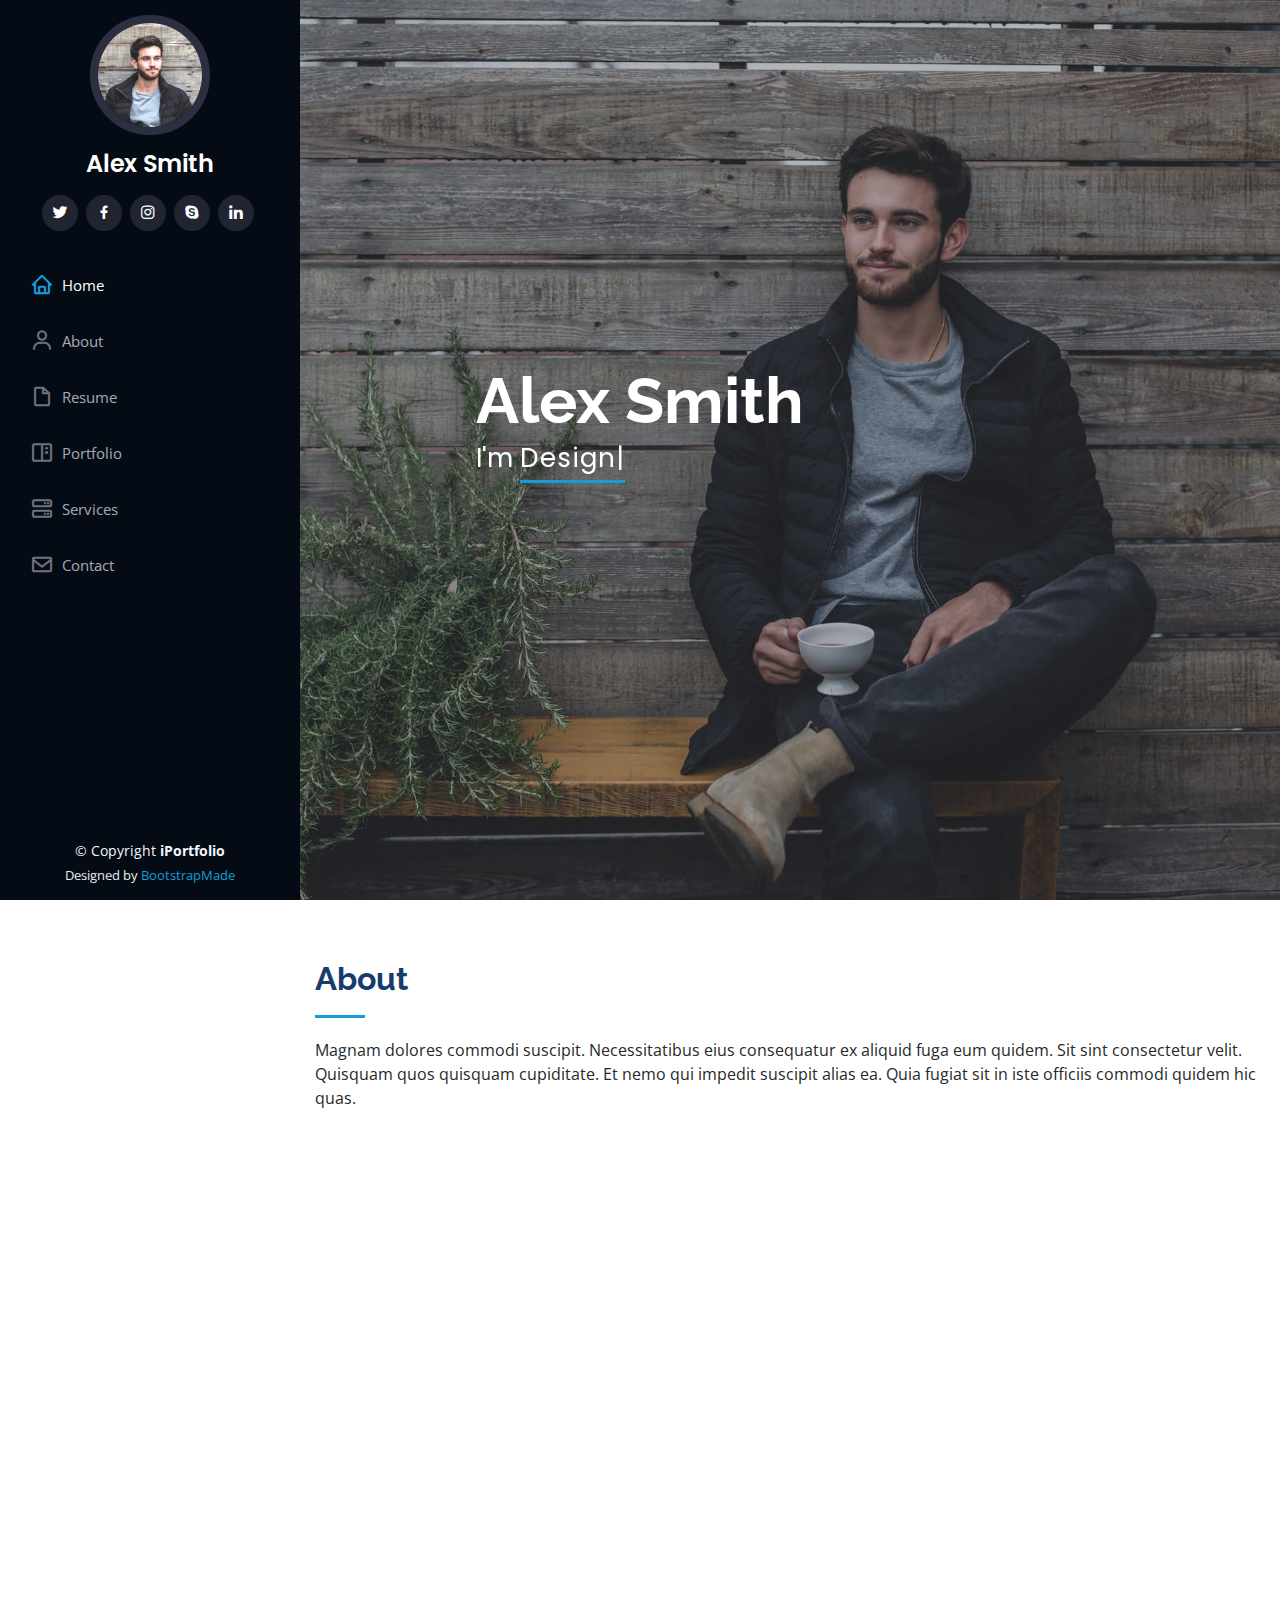
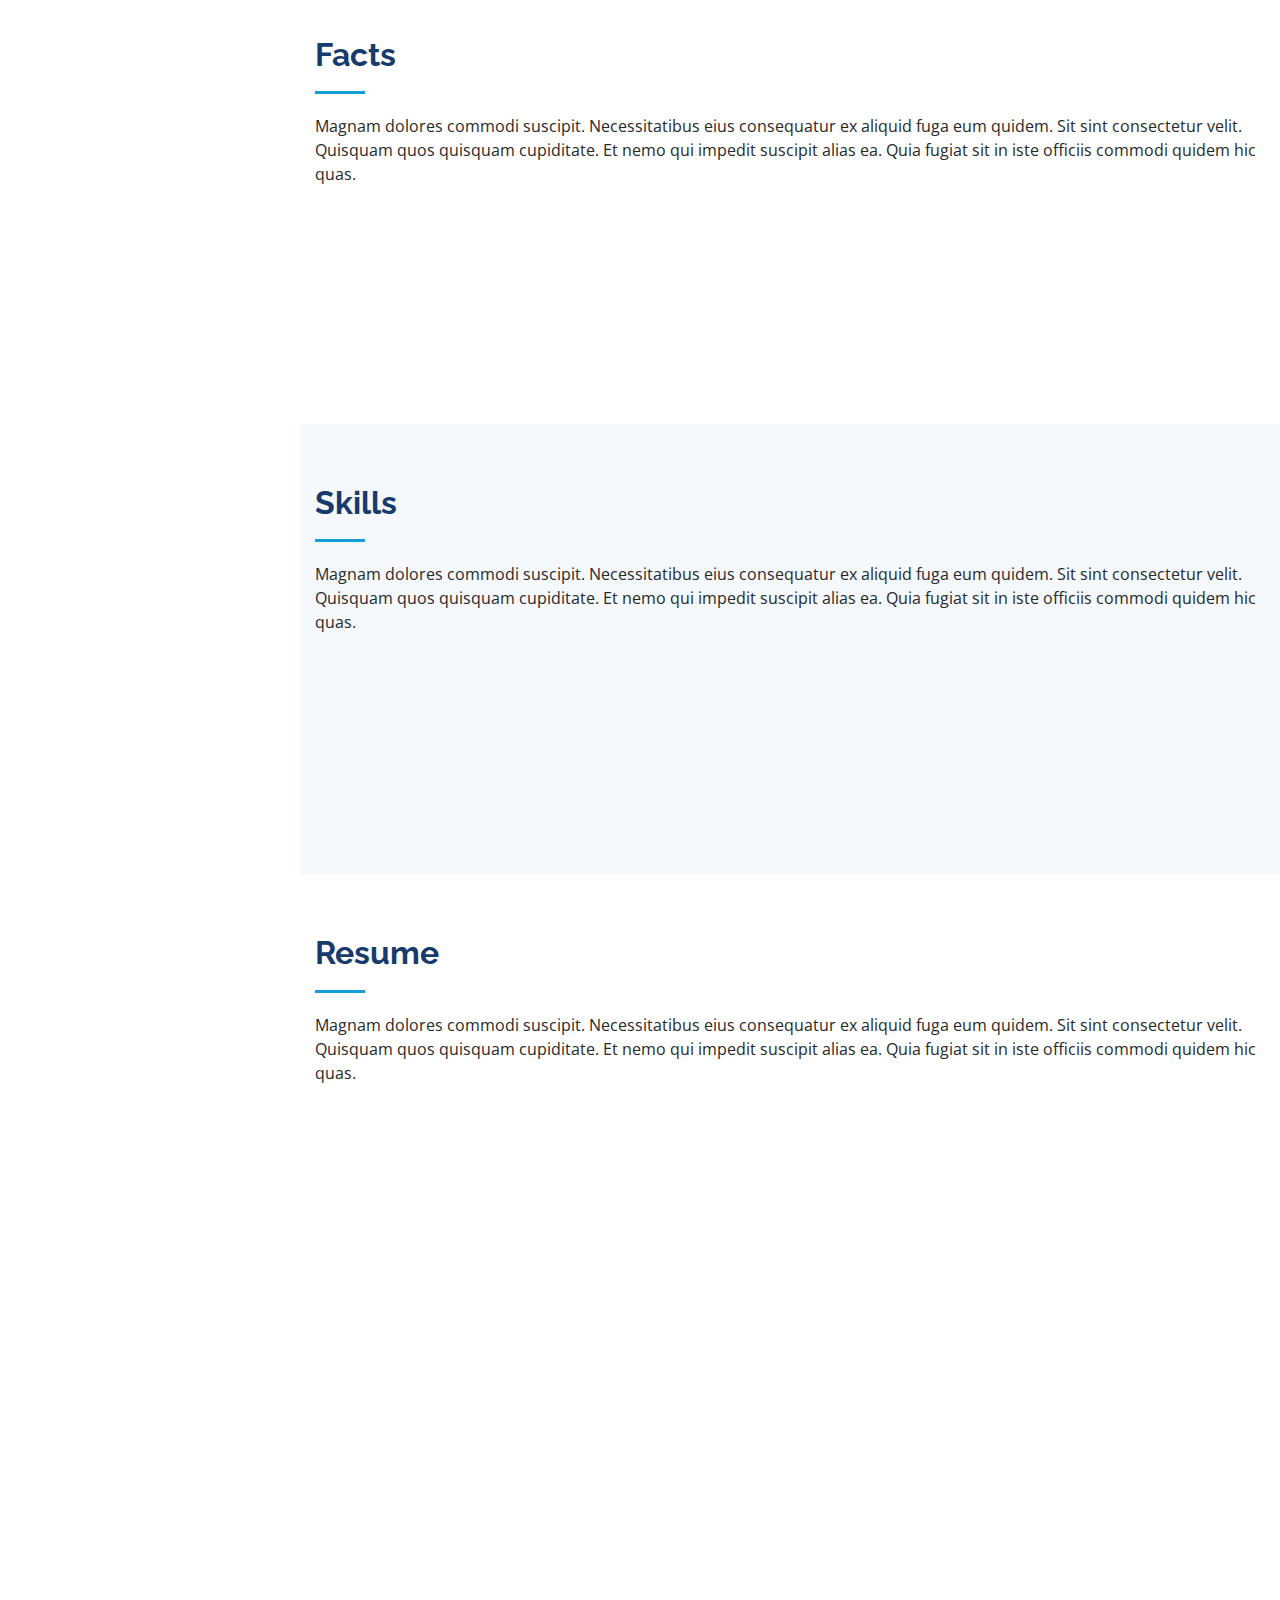
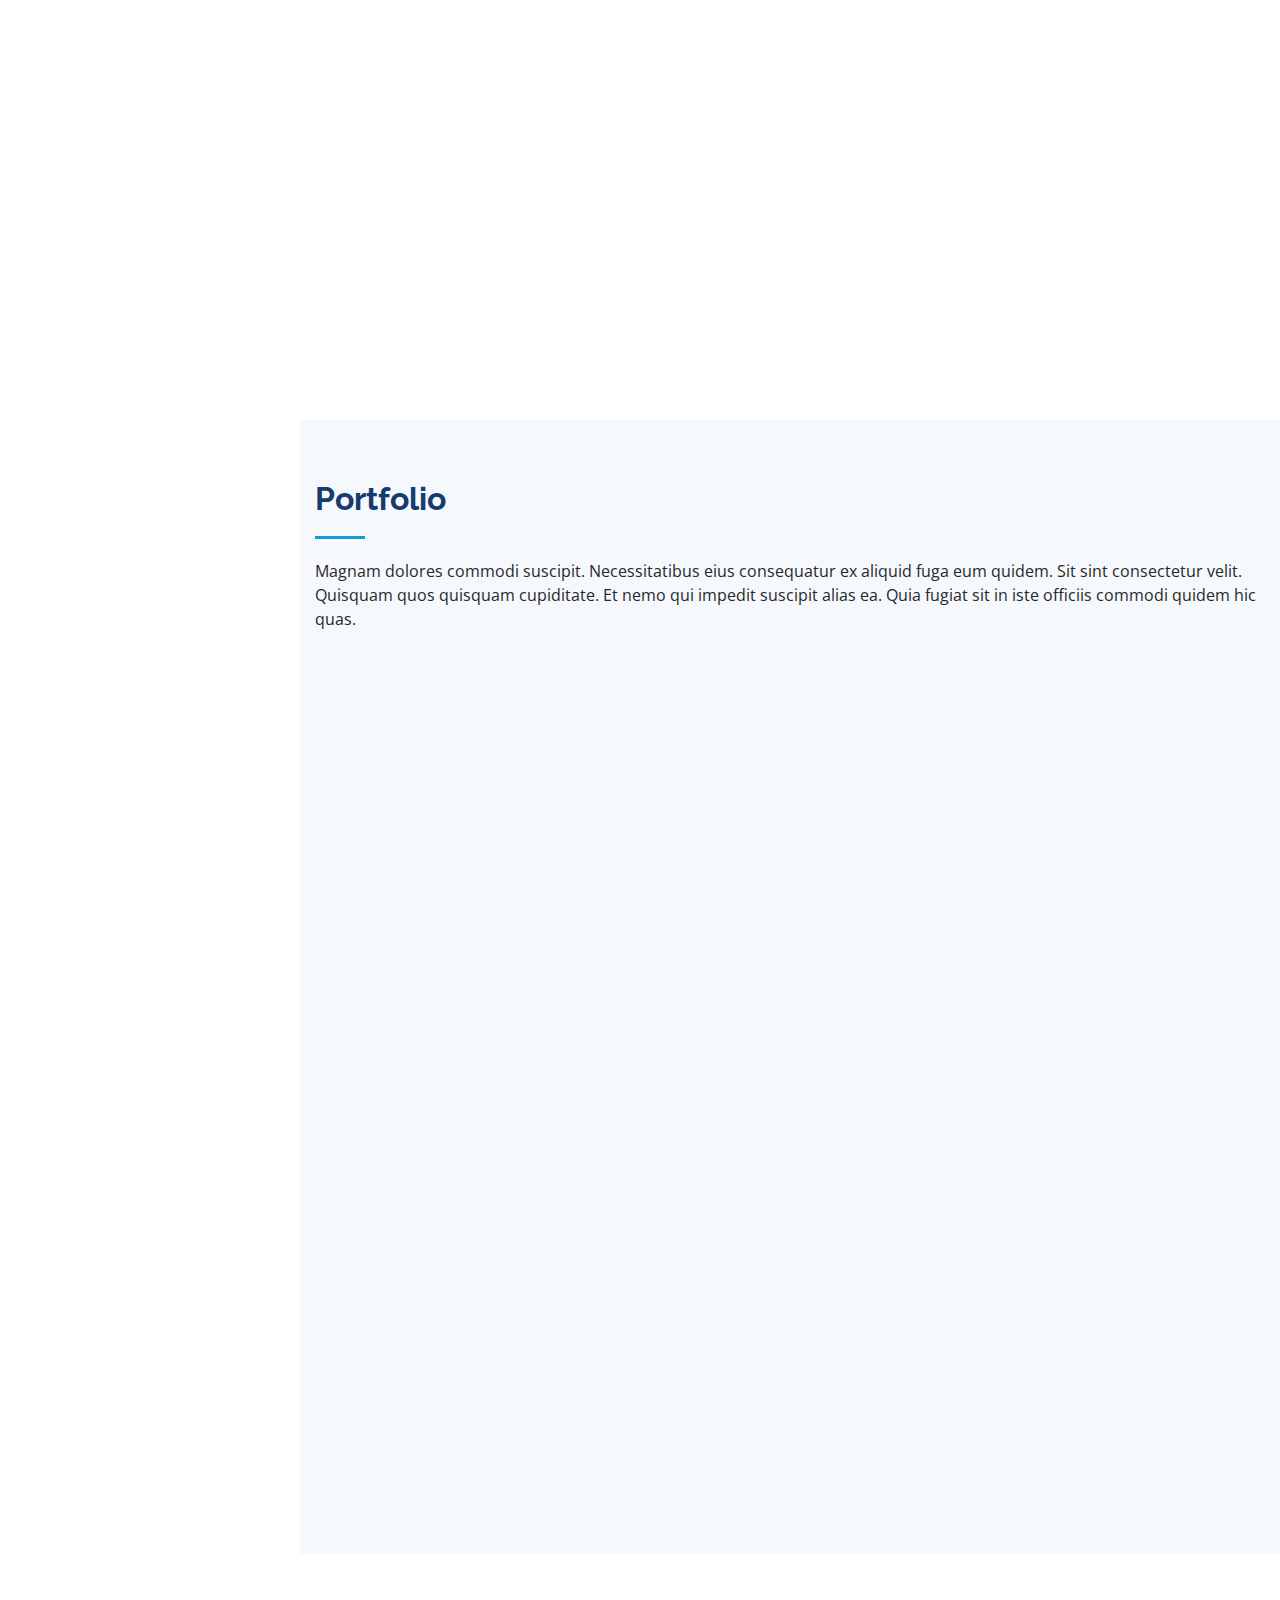
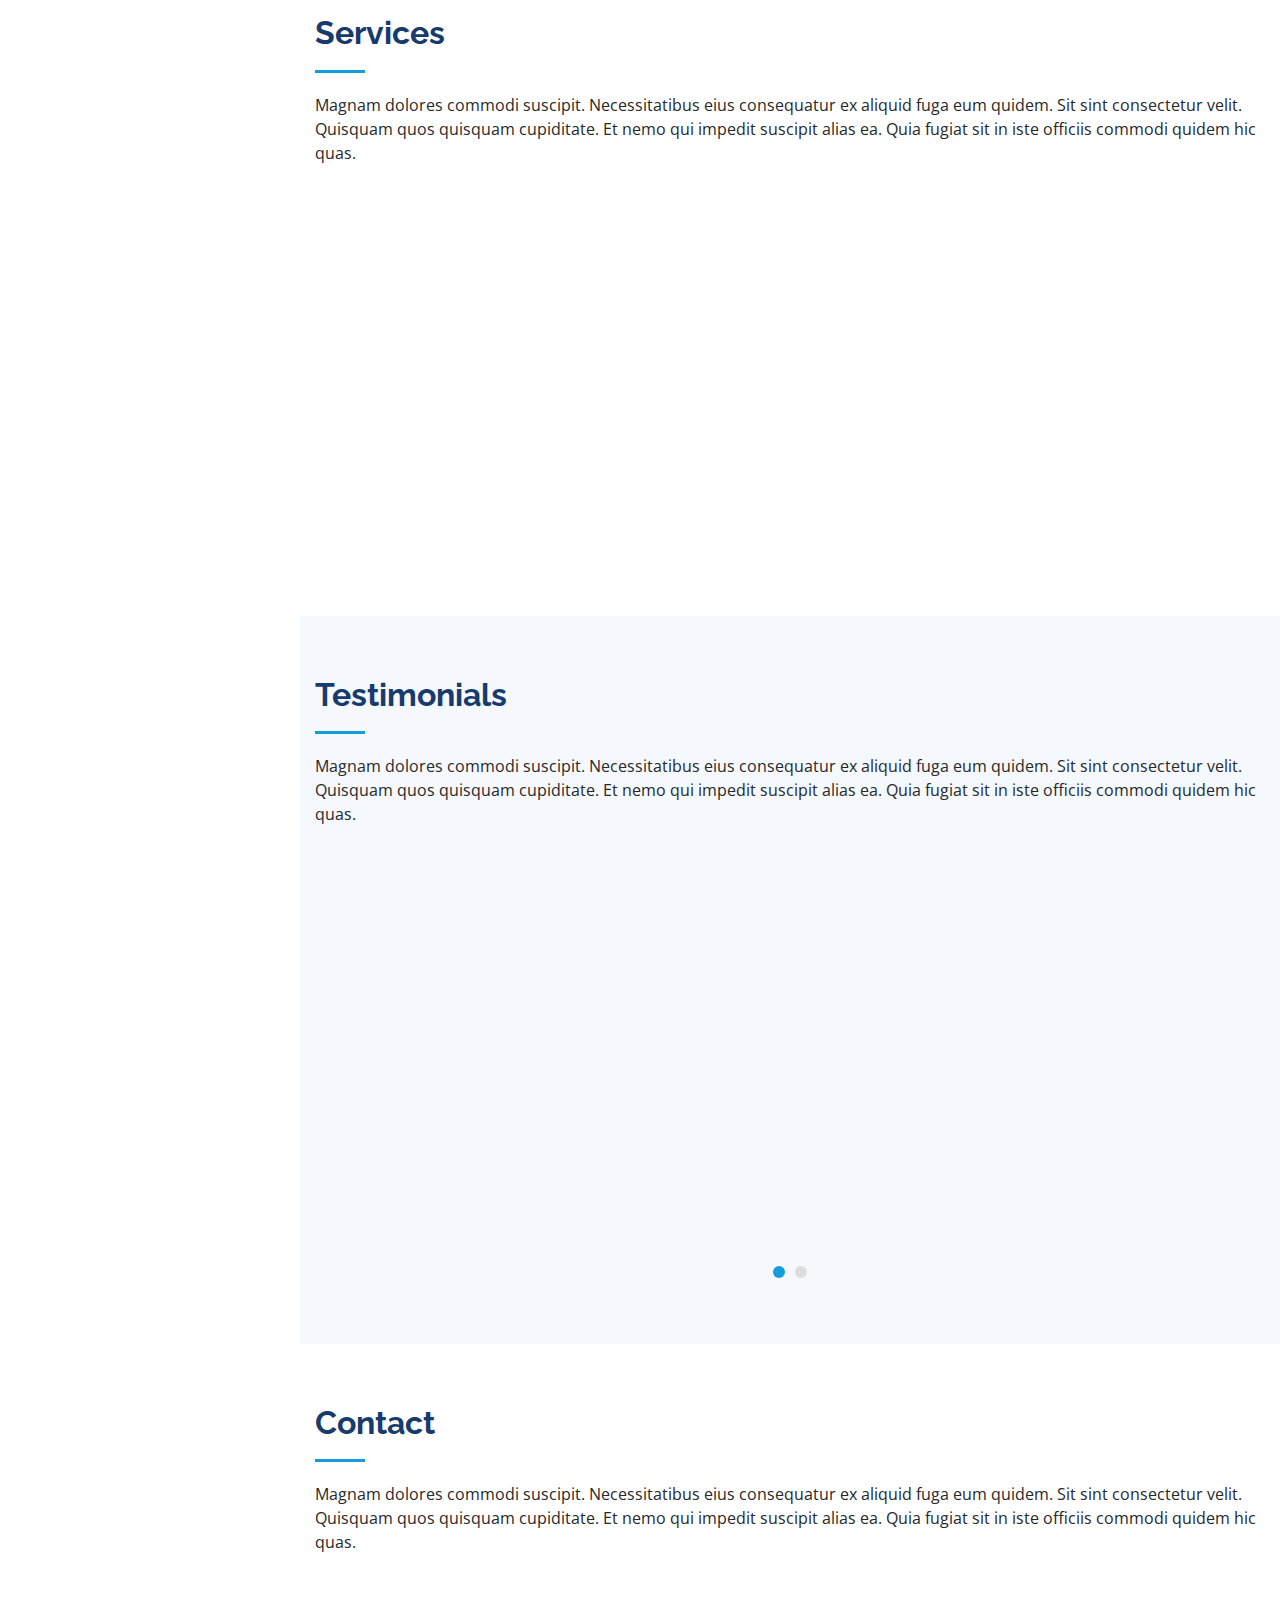
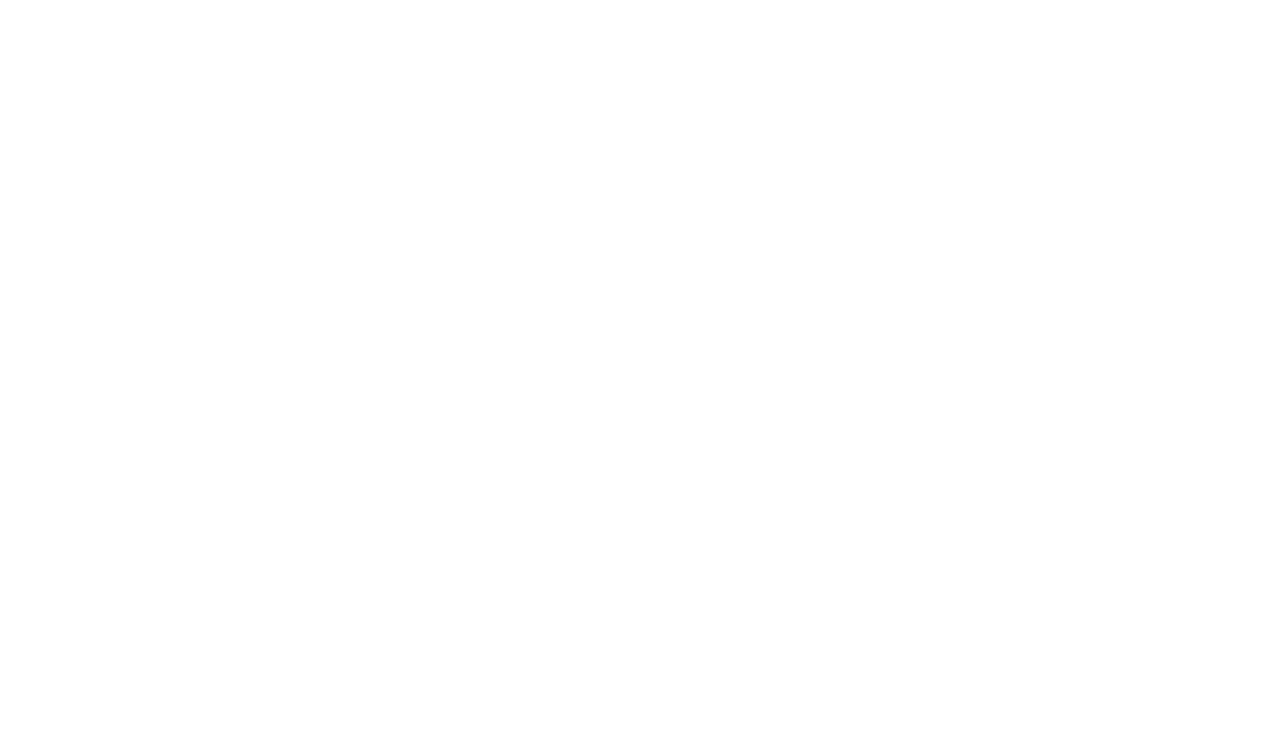
==== index.html @ 6919bff2 "new_theme" ====
<!DOCTYPE html>
<html lang="en">

<head>
  <meta charset="utf-8">
  <meta content="width=device-width, initial-scale=1.0" name="viewport">

  <title>iPortfolio Bootstrap Template - Index</title>
  <meta content="" name="descriptison">
  <meta content="" name="keywords">

  <!-- Favicons -->
  <link href="assets/img/favicon.png" rel="icon">
  <link href="assets/img/apple-touch-icon.png" rel="apple-touch-icon">

  <!-- Google Fonts -->
  <link href="https://fonts.googleapis.com/css?family=Open+Sans:300,300i,400,400i,600,600i,700,700i|Raleway:300,300i,400,400i,500,500i,600,600i,700,700i|Poppins:300,300i,400,400i,500,500i,600,600i,700,700i" rel="stylesheet">

  <!-- Vendor CSS Files -->
  <link href="assets/vendor/bootstrap/css/bootstrap.min.css" rel="stylesheet">
  <link href="assets/vendor/icofont/icofont.min.css" rel="stylesheet">
  <link href="assets/vendor/boxicons/css/boxicons.min.css" rel="stylesheet">
  <link href="assets/vendor/venobox/venobox.css" rel="stylesheet">
  <link href="assets/vendor/owl.carousel/assets/owl.carousel.min.css" rel="stylesheet">
  <link href="assets/vendor/aos/aos.css" rel="stylesheet">

  <!-- Template Main CSS File -->
  <link href="assets/css/style.css" rel="stylesheet">

  <!-- =======================================================
  * Template Name: iPortfolio - v1.2.1
  * Template URL: https://bootstrapmade.com/iportfolio-bootstrap-portfolio-websites-template/
  * Author: BootstrapMade.com
  * License: https://bootstrapmade.com/license/
  ======================================================== -->
</head>

<body>

  <!-- ======= Mobile nav toggle button ======= -->
  <button type="button" class="mobile-nav-toggle d-xl-none"><i class="icofont-navigation-menu"></i></button>

  <!-- ======= Header ======= -->
  <header id="header">
    <div class="d-flex flex-column">

      <div class="profile">
        <img src="assets/img/profile-img.jpg" alt="" class="img-fluid rounded-circle">
        <h1 class="text-light"><a href="index.html">Alex Smith</a></h1>
        <div class="social-links mt-3 text-center">
          <a href="#" class="twitter"><i class="bx bxl-twitter"></i></a>
          <a href="#" class="facebook"><i class="bx bxl-facebook"></i></a>
          <a href="#" class="instagram"><i class="bx bxl-instagram"></i></a>
          <a href="#" class="google-plus"><i class="bx bxl-skype"></i></a>
          <a href="#" class="linkedin"><i class="bx bxl-linkedin"></i></a>
        </div>
      </div>

      <nav class="nav-menu">
        <ul>
          <li class="active"><a href="index.html"><i class="bx bx-home"></i> <span>Home</span></a></li>
          <li><a href="#about"><i class="bx bx-user"></i> <span>About</span></a></li>
          <li><a href="#resume"><i class="bx bx-file-blank"></i> <span>Resume</span></a></li>
          <li><a href="#portfolio"><i class="bx bx-book-content"></i> Portfolio</a></li>
          <li><a href="#services"><i class="bx bx-server"></i> Services</a></li>
          <li><a href="#contact"><i class="bx bx-envelope"></i> Contact</a></li>

        </ul>
      </nav><!-- .nav-menu -->
      <button type="button" class="mobile-nav-toggle d-xl-none"><i class="icofont-navigation-menu"></i></button>

    </div>
  </header><!-- End Header -->

  <!-- ======= Hero Section ======= -->
  <section id="hero" class="d-flex flex-column justify-content-center align-items-center">
    <div class="hero-container" data-aos="fade-in">
      <h1>Alex Smith</h1>
      <p>I'm <span class="typed" data-typed-items="Designer, Developer, Freelancer, Photographer"></span></p>
    </div>
  </section><!-- End Hero -->

  <main id="main">

    <!-- ======= About Section ======= -->
    <section id="about" class="about">
      <div class="container">

        <div class="section-title">
          <h2>About</h2>
          <p>Magnam dolores commodi suscipit. Necessitatibus eius consequatur ex aliquid fuga eum quidem. Sit sint consectetur velit. Quisquam quos quisquam cupiditate. Et nemo qui impedit suscipit alias ea. Quia fugiat sit in iste officiis commodi quidem hic quas.</p>
        </div>

        <div class="row">
          <div class="col-lg-4" data-aos="fade-right">
            <img src="assets/img/profile-img.jpg" class="img-fluid" alt="">
          </div>
          <div class="col-lg-8 pt-4 pt-lg-0 content" data-aos="fade-left">
            <h3>UI/UX Designer &amp; Web Developer.</h3>
            <p class="font-italic">
              Lorem ipsum dolor sit amet, consectetur adipiscing elit, sed do eiusmod tempor incididunt ut labore et dolore
              magna aliqua.
            </p>
            <div class="row">
              <div class="col-lg-6">
                <ul>
                  <li><i class="icofont-rounded-right"></i> <strong>Birthday:</strong> 1 May 1995</li>
                  <li><i class="icofont-rounded-right"></i> <strong>Website:</strong> www.example.com</li>
                  <li><i class="icofont-rounded-right"></i> <strong>Phone:</strong> +123 456 7890</li>
                  <li><i class="icofont-rounded-right"></i> <strong>City:</strong> City : New York, USA</li>
                </ul>
              </div>
              <div class="col-lg-6">
                <ul>
                  <li><i class="icofont-rounded-right"></i> <strong>Age:</strong> 30</li>
                  <li><i class="icofont-rounded-right"></i> <strong>Degree:</strong> Master</li>
                  <li><i class="icofont-rounded-right"></i> <strong>PhEmailone:</strong> email@example.com</li>
                  <li><i class="icofont-rounded-right"></i> <strong>Freelance:</strong> Available</li>
                </ul>
              </div>
            </div>
            <p>
              Officiis eligendi itaque labore et dolorum mollitia officiis optio vero. Quisquam sunt adipisci omnis et ut. Nulla accusantium dolor incidunt officia tempore. Et eius omnis.
              Cupiditate ut dicta maxime officiis quidem quia. Sed et consectetur qui quia repellendus itaque neque. Aliquid amet quidem ut quaerat cupiditate. Ab et eum qui repellendus omnis culpa magni laudantium dolores.
            </p>
          </div>
        </div>

      </div>
    </section><!-- End About Section -->

    <!-- ======= Facts Section ======= -->
    <section id="facts" class="facts">
      <div class="container">

        <div class="section-title">
          <h2>Facts</h2>
          <p>Magnam dolores commodi suscipit. Necessitatibus eius consequatur ex aliquid fuga eum quidem. Sit sint consectetur velit. Quisquam quos quisquam cupiditate. Et nemo qui impedit suscipit alias ea. Quia fugiat sit in iste officiis commodi quidem hic quas.</p>
        </div>

        <div class="row no-gutters">

          <div class="col-lg-3 col-md-6 d-md-flex align-items-md-stretch" data-aos="fade-up">
            <div class="count-box">
              <i class="icofont-simple-smile"></i>
              <span data-toggle="counter-up">232</span>
              <p><strong>Happy Clients</strong> consequuntur quae</p>
            </div>
          </div>

          <div class="col-lg-3 col-md-6 d-md-flex align-items-md-stretch" data-aos="fade-up" data-aos-delay="100">
            <div class="count-box">
              <i class="icofont-document-folder"></i>
              <span data-toggle="counter-up">521</span>
              <p><strong>Projects</strong> adipisci atque cum quia aut</p>
            </div>
          </div>

          <div class="col-lg-3 col-md-6 d-md-flex align-items-md-stretch" data-aos="fade-up" data-aos-delay="200">
            <div class="count-box">
              <i class="icofont-live-support"></i>
              <span data-toggle="counter-up">1,463</span>
              <p><strong>Hours Of Support</strong> aut commodi quaerat</p>
            </div>
          </div>

          <div class="col-lg-3 col-md-6 d-md-flex align-items-md-stretch" data-aos="fade-up" data-aos-delay="300">
            <div class="count-box">
              <i class="icofont-users-alt-5"></i>
              <span data-toggle="counter-up">15</span>
              <p><strong>Hard Workers</strong> rerum asperiores dolor</p>
            </div>
          </div>

        </div>

      </div>
    </section><!-- End Facts Section -->

    <!-- ======= Skills Section ======= -->
    <section id="skills" class="skills section-bg">
      <div class="container">

        <div class="section-title">
          <h2>Skills</h2>
          <p>Magnam dolores commodi suscipit. Necessitatibus eius consequatur ex aliquid fuga eum quidem. Sit sint consectetur velit. Quisquam quos quisquam cupiditate. Et nemo qui impedit suscipit alias ea. Quia fugiat sit in iste officiis commodi quidem hic quas.</p>
        </div>

        <div class="row skills-content">

          <div class="col-lg-6" data-aos="fade-up">

            <div class="progress">
              <span class="skill">HTML <i class="val">100%</i></span>
              <div class="progress-bar-wrap">
                <div class="progress-bar" role="progressbar" aria-valuenow="100" aria-valuemin="0" aria-valuemax="100"></div>
              </div>
            </div>

            <div class="progress">
              <span class="skill">CSS <i class="val">90%</i></span>
              <div class="progress-bar-wrap">
                <div class="progress-bar" role="progressbar" aria-valuenow="90" aria-valuemin="0" aria-valuemax="100"></div>
              </div>
            </div>

            <div class="progress">
              <span class="skill">JavaScript <i class="val">75%</i></span>
              <div class="progress-bar-wrap">
                <div class="progress-bar" role="progressbar" aria-valuenow="75" aria-valuemin="0" aria-valuemax="100"></div>
              </div>
            </div>

          </div>

          <div class="col-lg-6" data-aos="fade-up" data-aos-delay="100">

            <div class="progress">
              <span class="skill">PHP <i class="val">80%</i></span>
              <div class="progress-bar-wrap">
                <div class="progress-bar" role="progressbar" aria-valuenow="80" aria-valuemin="0" aria-valuemax="100"></div>
              </div>
            </div>

            <div class="progress">
              <span class="skill">WordPress/CMS <i class="val">90%</i></span>
              <div class="progress-bar-wrap">
                <div class="progress-bar" role="progressbar" aria-valuenow="90" aria-valuemin="0" aria-valuemax="100"></div>
              </div>
            </div>

            <div class="progress">
              <span class="skill">Photoshop <i class="val">55%</i></span>
              <div class="progress-bar-wrap">
                <div class="progress-bar" role="progressbar" aria-valuenow="55" aria-valuemin="0" aria-valuemax="100"></div>
              </div>
            </div>

          </div>

        </div>

      </div>
    </section><!-- End Skills Section -->

    <!-- ======= Resume Section ======= -->
    <section id="resume" class="resume">
      <div class="container">

        <div class="section-title">
          <h2>Resume</h2>
          <p>Magnam dolores commodi suscipit. Necessitatibus eius consequatur ex aliquid fuga eum quidem. Sit sint consectetur velit. Quisquam quos quisquam cupiditate. Et nemo qui impedit suscipit alias ea. Quia fugiat sit in iste officiis commodi quidem hic quas.</p>
        </div>

        <div class="row">
          <div class="col-lg-6" data-aos="fade-up">
            <h3 class="resume-title">Sumary</h3>
            <div class="resume-item pb-0">
              <h4>Alex Smith</h4>
              <p><em>Innovative and deadline-driven Graphic Designer with 3+ years of experience designing and developing user-centered digital/print marketing material from initial concept to final, polished deliverable.</em></p>
              <ul>
                <li>Portland par 127,Orlando, FL</li>
                <li>(123) 456-7891</li>
                <li>alice.barkley@example.com</li>
              </ul>
            </div>

            <h3 class="resume-title">Education</h3>
            <div class="resume-item">
              <h4>Master of Fine Arts &amp; Graphic Design</h4>
              <h5>2015 - 2016</h5>
              <p><em>Rochester Institute of Technology, Rochester, NY</em></p>
              <p>Qui deserunt veniam. Et sed aliquam labore tempore sed quisquam iusto autem sit. Ea vero voluptatum qui ut dignissimos deleniti nerada porti sand markend</p>
            </div>
            <div class="resume-item">
              <h4>Bachelor of Fine Arts &amp; Graphic Design</h4>
              <h5>2010 - 2014</h5>
              <p><em>Rochester Institute of Technology, Rochester, NY</em></p>
              <p>Quia nobis sequi est occaecati aut. Repudiandae et iusto quae reiciendis et quis Eius vel ratione eius unde vitae rerum voluptates asperiores voluptatem Earum molestiae consequatur neque etlon sader mart dila</p>
            </div>
          </div>
          <div class="col-lg-6" data-aos="fade-up" data-aos-delay="100">
            <h3 class="resume-title">Professional Experience</h3>
            <div class="resume-item">
              <h4>Senior graphic design specialist</h4>
              <h5>2019 - Present</h5>
              <p><em>Experion, New York, NY </em></p>
              <ul>
                <li>Lead in the design, development, and implementation of the graphic, layout, and production communication materials</li>
                <li>Delegate tasks to the 7 members of the design team and provide counsel on all aspects of the project. </li>
                <li>Supervise the assessment of all graphic materials in order to ensure quality and accuracy of the design</li>
                <li>Oversee the efficient use of production project budgets ranging from $2,000 - $25,000</li>
              </ul>
            </div>
            <div class="resume-item">
              <h4>Graphic design specialist</h4>
              <h5>2017 - 2018</h5>
              <p><em>Stepping Stone Advertising, New York, NY</em></p>
              <ul>
                <li>Developed numerous marketing programs (logos, brochures,infographics, presentations, and advertisements).</li>
                <li>Managed up to 5 projects or tasks at a given time while under pressure</li>
                <li>Recommended and consulted with clients on the most appropriate graphic design</li>
                <li>Created 4+ design presentations and proposals a month for clients and account managers</li>
              </ul>
            </div>
          </div>
        </div>

      </div>
    </section><!-- End Resume Section -->

    <!-- ======= Portfolio Section ======= -->
    <section id="portfolio" class="portfolio section-bg">
      <div class="container">

        <div class="section-title">
          <h2>Portfolio</h2>
          <p>Magnam dolores commodi suscipit. Necessitatibus eius consequatur ex aliquid fuga eum quidem. Sit sint consectetur velit. Quisquam quos quisquam cupiditate. Et nemo qui impedit suscipit alias ea. Quia fugiat sit in iste officiis commodi quidem hic quas.</p>
        </div>

        <div class="row" data-aos="fade-up">
          <div class="col-lg-12 d-flex justify-content-center">
            <ul id="portfolio-flters">
              <li data-filter="*" class="filter-active">All</li>
              <li data-filter=".filter-app">App</li>
              <li data-filter=".filter-card">Card</li>
              <li data-filter=".filter-web">Web</li>
            </ul>
          </div>
        </div>

        <div class="row portfolio-container" data-aos="fade-up" data-aos-delay="100">

          <div class="col-lg-4 col-md-6 portfolio-item filter-app">
            <div class="portfolio-wrap">
              <img src="assets/img/portfolio/portfolio-1.jpg" class="img-fluid" alt="">
              <div class="portfolio-links">
                <a href="assets/img/portfolio/portfolio-1.jpg" data-gall="portfolioGallery" class="venobox" title="App 1"><i class="bx bx-plus"></i></a>
                <a href="portfolio-details.html" title="More Details"><i class="bx bx-link"></i></a>
              </div>
            </div>
          </div>

          <div class="col-lg-4 col-md-6 portfolio-item filter-web">
            <div class="portfolio-wrap">
              <img src="assets/img/portfolio/portfolio-2.jpg" class="img-fluid" alt="">
              <div class="portfolio-links">
                <a href="assets/img/portfolio/portfolio-2.jpg" data-gall="portfolioGallery" class="venobox" title="Web 3"><i class="bx bx-plus"></i></a>
                <a href="portfolio-details.html" title="More Details"><i class="bx bx-link"></i></a>
              </div>
            </div>
          </div>

          <div class="col-lg-4 col-md-6 portfolio-item filter-app">
            <div class="portfolio-wrap">
              <img src="assets/img/portfolio/portfolio-3.jpg" class="img-fluid" alt="">
              <div class="portfolio-links">
                <a href="assets/img/portfolio/portfolio-3.jpg" data-gall="portfolioGallery" class="venobox" title="App 2"><i class="bx bx-plus"></i></a>
                <a href="portfolio-details.html" title="More Details"><i class="bx bx-link"></i></a>
              </div>
            </div>
          </div>

          <div class="col-lg-4 col-md-6 portfolio-item filter-card">
            <div class="portfolio-wrap">
              <img src="assets/img/portfolio/portfolio-4.jpg" class="img-fluid" alt="">
              <div class="portfolio-links">
                <a href="assets/img/portfolio/portfolio-4.jpg" data-gall="portfolioGallery" class="venobox" title="Card 2"><i class="bx bx-plus"></i></a>
                <a href="portfolio-details.html" title="More Details"><i class="bx bx-link"></i></a>
              </div>
            </div>
          </div>

          <div class="col-lg-4 col-md-6 portfolio-item filter-web">
            <div class="portfolio-wrap">
              <img src="assets/img/portfolio/portfolio-5.jpg" class="img-fluid" alt="">
              <div class="portfolio-links">
                <a href="assets/img/portfolio/portfolio-5.jpg" data-gall="portfolioGallery" class="venobox" title="Web 2"><i class="bx bx-plus"></i></a>
                <a href="portfolio-details.html" title="More Details"><i class="bx bx-link"></i></a>
              </div>
            </div>
          </div>

          <div class="col-lg-4 col-md-6 portfolio-item filter-app">
            <div class="portfolio-wrap">
              <img src="assets/img/portfolio/portfolio-6.jpg" class="img-fluid" alt="">
              <div class="portfolio-links">
                <a href="assets/img/portfolio/portfolio-6.jpg" data-gall="portfolioGallery" class="venobox" title="App 3"><i class="bx bx-plus"></i></a>
                <a href="portfolio-details.html" title="More Details"><i class="bx bx-link"></i></a>
              </div>
            </div>
          </div>

          <div class="col-lg-4 col-md-6 portfolio-item filter-card">
            <div class="portfolio-wrap">
              <img src="assets/img/portfolio/portfolio-7.jpg" class="img-fluid" alt="">
              <div class="portfolio-links">
                <a href="assets/img/portfolio/portfolio-7.jpg" data-gall="portfolioGallery" class="venobox" title="Card 1"><i class="bx bx-plus"></i></a>
                <a href="portfolio-details.html" title="More Details"><i class="bx bx-link"></i></a>
              </div>
            </div>
          </div>

          <div class="col-lg-4 col-md-6 portfolio-item filter-card">
            <div class="portfolio-wrap">
              <img src="assets/img/portfolio/portfolio-8.jpg" class="img-fluid" alt="">
              <div class="portfolio-links">
                <a href="assets/img/portfolio/portfolio-8.jpg" data-gall="portfolioGallery" class="venobox" title="Card 3"><i class="bx bx-plus"></i></a>
                <a href="portfolio-details.html" title="More Details"><i class="bx bx-link"></i></a>
              </div>
            </div>
          </div>

          <div class="col-lg-4 col-md-6 portfolio-item filter-web">
            <div class="portfolio-wrap">
              <img src="assets/img/portfolio/portfolio-9.jpg" class="img-fluid" alt="">
              <div class="portfolio-links">
                <a href="assets/img/portfolio/portfolio-9.jpg" data-gall="portfolioGallery" class="venobox" title="Web 3"><i class="bx bx-plus"></i></a>
                <a href="portfolio-details.html" title="More Details"><i class="bx bx-link"></i></a>
              </div>
            </div>
          </div>

        </div>

      </div>
    </section><!-- End Portfolio Section -->

    <!-- ======= Services Section ======= -->
    <section id="services" class="services">
      <div class="container">

        <div class="section-title">
          <h2>Services</h2>
          <p>Magnam dolores commodi suscipit. Necessitatibus eius consequatur ex aliquid fuga eum quidem. Sit sint consectetur velit. Quisquam quos quisquam cupiditate. Et nemo qui impedit suscipit alias ea. Quia fugiat sit in iste officiis commodi quidem hic quas.</p>
        </div>

        <div class="row">
          <div class="col-lg-4 col-md-6 icon-box" data-aos="fade-up">
            <div class="icon"><i class="icofont-computer"></i></div>
            <h4 class="title"><a href="">Lorem Ipsum</a></h4>
            <p class="description">Voluptatum deleniti atque corrupti quos dolores et quas molestias excepturi sint occaecati cupiditate non provident</p>
          </div>
          <div class="col-lg-4 col-md-6 icon-box" data-aos="fade-up" data-aos-delay="100">
            <div class="icon"><i class="icofont-chart-bar-graph"></i></div>
            <h4 class="title"><a href="">Dolor Sitema</a></h4>
            <p class="description">Minim veniam, quis nostrud exercitation ullamco laboris nisi ut aliquip ex ea commodo consequat tarad limino ata</p>
          </div>
          <div class="col-lg-4 col-md-6 icon-box" data-aos="fade-up" data-aos-delay="200">
            <div class="icon"><i class="icofont-earth"></i></div>
            <h4 class="title"><a href="">Sed ut perspiciatis</a></h4>
            <p class="description">Duis aute irure dolor in reprehenderit in voluptate velit esse cillum dolore eu fugiat nulla pariatur</p>
          </div>
          <div class="col-lg-4 col-md-6 icon-box" data-aos="fade-up" data-aos-delay="300">
            <div class="icon"><i class="icofont-image"></i></div>
            <h4 class="title"><a href="">Magni Dolores</a></h4>
            <p class="description">Excepteur sint occaecat cupidatat non proident, sunt in culpa qui officia deserunt mollit anim id est laborum</p>
          </div>
          <div class="col-lg-4 col-md-6 icon-box" data-aos="fade-up" data-aos-delay="400">
            <div class="icon"><i class="icofont-settings"></i></div>
            <h4 class="title"><a href="">Nemo Enim</a></h4>
            <p class="description">At vero eos et accusamus et iusto odio dignissimos ducimus qui blanditiis praesentium voluptatum deleniti atque</p>
          </div>
          <div class="col-lg-4 col-md-6 icon-box" data-aos="fade-up" data-aos-delay="500">
            <div class="icon"><i class="icofont-tasks-alt"></i></div>
            <h4 class="title"><a href="">Eiusmod Tempor</a></h4>
            <p class="description">Et harum quidem rerum facilis est et expedita distinctio. Nam libero tempore, cum soluta nobis est eligendi</p>
          </div>
        </div>

      </div>
    </section><!-- End Services Section -->

    <!-- ======= Testimonials Section ======= -->
    <section id="testimonials" class="testimonials section-bg">
      <div class="container">

        <div class="section-title">
          <h2>Testimonials</h2>
          <p>Magnam dolores commodi suscipit. Necessitatibus eius consequatur ex aliquid fuga eum quidem. Sit sint consectetur velit. Quisquam quos quisquam cupiditate. Et nemo qui impedit suscipit alias ea. Quia fugiat sit in iste officiis commodi quidem hic quas.</p>
        </div>

        <div class="owl-carousel testimonials-carousel">

          <div class="testimonial-item" data-aos="fade-up">
            <p>
              <i class="bx bxs-quote-alt-left quote-icon-left"></i>
              Proin iaculis purus consequat sem cure digni ssim donec porttitora entum suscipit rhoncus. Accusantium quam, ultricies eget id, aliquam eget nibh et. Maecen aliquam, risus at semper.
              <i class="bx bxs-quote-alt-right quote-icon-right"></i>
            </p>
            <img src="assets/img/testimonials/testimonials-1.jpg" class="testimonial-img" alt="">
            <h3>Saul Goodman</h3>
            <h4>Ceo &amp; Founder</h4>
          </div>

          <div class="testimonial-item" data-aos="fade-up" data-aos-delay="100">
            <p>
              <i class="bx bxs-quote-alt-left quote-icon-left"></i>
              Export tempor illum tamen malis malis eram quae irure esse labore quem cillum quid cillum eram malis quorum velit fore eram velit sunt aliqua noster fugiat irure amet legam anim culpa.
              <i class="bx bxs-quote-alt-right quote-icon-right"></i>
            </p>
            <img src="assets/img/testimonials/testimonials-2.jpg" class="testimonial-img" alt="">
            <h3>Sara Wilsson</h3>
            <h4>Designer</h4>
          </div>

          <div class="testimonial-item" data-aos="fade-up" data-aos-delay="200">
            <p>
              <i class="bx bxs-quote-alt-left quote-icon-left"></i>
              Enim nisi quem export duis labore cillum quae magna enim sint quorum nulla quem veniam duis minim tempor labore quem eram duis noster aute amet eram fore quis sint minim.
              <i class="bx bxs-quote-alt-right quote-icon-right"></i>
            </p>
            <img src="assets/img/testimonials/testimonials-3.jpg" class="testimonial-img" alt="">
            <h3>Jena Karlis</h3>
            <h4>Store Owner</h4>
          </div>

          <div class="testimonial-item" data-aos="fade-up" data-aos-delay="300">
            <p>
              <i class="bx bxs-quote-alt-left quote-icon-left"></i>
              Fugiat enim eram quae cillum dolore dolor amet nulla culpa multos export minim fugiat minim velit minim dolor enim duis veniam ipsum anim magna sunt elit fore quem dolore labore illum veniam.
              <i class="bx bxs-quote-alt-right quote-icon-right"></i>
            </p>
            <img src="assets/img/testimonials/testimonials-4.jpg" class="testimonial-img" alt="">
            <h3>Matt Brandon</h3>
            <h4>Freelancer</h4>
          </div>

          <div class="testimonial-item" data-aos="fade-up" data-aos-delay="400">
            <p>
              <i class="bx bxs-quote-alt-left quote-icon-left"></i>
              Quis quorum aliqua sint quem legam fore sunt eram irure aliqua veniam tempor noster veniam enim culpa labore duis sunt culpa nulla illum cillum fugiat legam esse veniam culpa fore nisi cillum quid.
              <i class="bx bxs-quote-alt-right quote-icon-right"></i>
            </p>
            <img src="assets/img/testimonials/testimonials-5.jpg" class="testimonial-img" alt="">
            <h3>John Larson</h3>
            <h4>Entrepreneur</h4>
          </div>

        </div>

      </div>
    </section><!-- End Testimonials Section -->

    <!-- ======= Contact Section ======= -->
    <section id="contact" class="contact">
      <div class="container">

        <div class="section-title">
          <h2>Contact</h2>
          <p>Magnam dolores commodi suscipit. Necessitatibus eius consequatur ex aliquid fuga eum quidem. Sit sint consectetur velit. Quisquam quos quisquam cupiditate. Et nemo qui impedit suscipit alias ea. Quia fugiat sit in iste officiis commodi quidem hic quas.</p>
        </div>

        <div class="row" data-aos="fade-in">

          <div class="col-lg-5 d-flex align-items-stretch">
            <div class="info">
              <div class="address">
                <i class="icofont-google-map"></i>
                <h4>Location:</h4>
                <p>A108 Adam Street, New York, NY 535022</p>
              </div>

              <div class="email">
                <i class="icofont-envelope"></i>
                <h4>Email:</h4>
                <p>info@example.com</p>
              </div>

              <div class="phone">
                <i class="icofont-phone"></i>
                <h4>Call:</h4>
                <p>+1 5589 55488 55s</p>
              </div>

              <iframe src="https://www.google.com/maps/embed?pb=!1m14!1m8!1m3!1d12097.433213460943!2d-74.0062269!3d40.7101282!3m2!1i1024!2i768!4f13.1!3m3!1m2!1s0x0%3A0xb89d1fe6bc499443!2sDowntown+Conference+Center!5e0!3m2!1smk!2sbg!4v1539943755621" frameborder="0" style="border:0; width: 100%; height: 290px;" allowfullscreen></iframe>
            </div>

          </div>

          <div class="col-lg-7 mt-5 mt-lg-0 d-flex align-items-stretch">
            <form action="forms/contact.php" method="post" role="form" class="php-email-form">
              <div class="form-row">
                <div class="form-group col-md-6">
                  <label for="name">Your Name</label>
                  <input type="text" name="name" class="form-control" id="name" data-rule="minlen:4" data-msg="Please enter at least 4 chars" />
                  <div class="validate"></div>
                </div>
                <div class="form-group col-md-6">
                  <label for="name">Your Email</label>
                  <input type="email" class="form-control" name="email" id="email" data-rule="email" data-msg="Please enter a valid email" />
                  <div class="validate"></div>
                </div>
              </div>
              <div class="form-group">
                <label for="name">Subject</label>
                <input type="text" class="form-control" name="subject" id="subject" data-rule="minlen:4" data-msg="Please enter at least 8 chars of subject" />
                <div class="validate"></div>
              </div>
              <div class="form-group">
                <label for="name">Message</label>
                <textarea class="form-control" name="message" rows="10" data-rule="required" data-msg="Please write something for us"></textarea>
                <div class="validate"></div>
              </div>
              <div class="mb-3">
                <div class="loading">Loading</div>
                <div class="error-message"></div>
                <div class="sent-message">Your message has been sent. Thank you!</div>
              </div>
              <div class="text-center"><button type="submit">Send Message</button></div>
            </form>
          </div>

        </div>

      </div>
    </section><!-- End Contact Section -->

  </main><!-- End #main -->

  <!-- ======= Footer ======= -->
  <footer id="footer">
    <div class="container">
      <div class="copyright">
        &copy; Copyright <strong><span>iPortfolio</span></strong>
      </div>
      <div class="credits">
        <!-- All the links in the footer should remain intact. -->
        <!-- You can delete the links only if you purchased the pro version. -->
        <!-- Licensing information: https://bootstrapmade.com/license/ -->
        <!-- Purchase the pro version with working PHP/AJAX contact form: https://bootstrapmade.com/iportfolio-bootstrap-portfolio-websites-template/ -->
        Designed by <a href="https://bootstrapmade.com/">BootstrapMade</a>
      </div>
    </div>
  </footer><!-- End  Footer -->

  <a href="#" class="back-to-top"><i class="icofont-simple-up"></i></a>

  <!-- Vendor JS Files -->
  <script src="assets/vendor/jquery/jquery.min.js"></script>
  <script src="assets/vendor/bootstrap/js/bootstrap.bundle.min.js"></script>
  <script src="assets/vendor/jquery.easing/jquery.easing.min.js"></script>
  <script src="assets/vendor/php-email-form/validate.js"></script>
  <script src="assets/vendor/waypoints/jquery.waypoints.min.js"></script>
  <script src="assets/vendor/counterup/counterup.min.js"></script>
  <script src="assets/vendor/isotope-layout/isotope.pkgd.min.js"></script>
  <script src="assets/vendor/venobox/venobox.min.js"></script>
  <script src="assets/vendor/owl.carousel/owl.carousel.min.js"></script>
  <script src="assets/vendor/typed.js/typed.min.js"></script>
  <script src="assets/vendor/aos/aos.js"></script>

  <!-- Template Main JS File -->
  <script src="assets/js/main.js"></script>

</body>

</html>
---- assets/vendor/venobox/venobox.css ----
/* ------ venobox.css --------*/
.vbox-overlay *, .vbox-overlay *:before, .vbox-overlay *:after{
    -webkit-backface-visibility: hidden;
    -webkit-box-sizing:border-box;
    -moz-box-sizing:border-box;
    box-sizing:border-box;
}
.vbox-overlay * { 
    -webkit-backface-visibility: visible;
    backface-visibility: visible;
}
.vbox-overlay{
    display: -webkit-flex;
    display: flex;
    -webkit-flex-direction: column;
    flex-direction: column;
    -webkit-justify-content: center;
    justify-content: center;
    -webkit-align-items: center;
    align-items: center;
    position: fixed;
    left: 0;
    top: 0;
    bottom: 0;
    right: 0;
    z-index: 1040;
    -webkit-transform:translateZ(1000px);
    transform: translateZ(1000px);
    transform-style: preserve-3d;
}

/* ----- navigation ----- */
.vbox-title{
    width: 100%;
    height: 40px;
    float: left;
    text-align: center;
    line-height: 28px;
    font-size: 12px;
    padding: 6px 40px;
    overflow: hidden;
    position: fixed;
    display: none;
    left: 0;
    z-index: 1050;
}
.vbox-close{
    cursor: pointer;
    position: fixed;
    top: -1px;
    right: 0;
    width: 50px;
    height: 40px;
    padding: 6px;
    display: block;
    background-position:10px center;
    overflow: hidden;
    font-size: 24px;
    line-height: 1;
    text-align: center;
    z-index: 1050;
}
.vbox-num{
    cursor: pointer;
    position: fixed;
    left: 0;
    height: 40px;
    display: block;
    overflow: hidden;
    line-height: 28px;
    font-size: 12px;
    padding: 6px 10px;
    display: none;
    z-index: 1050;
}
/* ----- navigation ARROWS ----- */
.vbox-next, .vbox-prev{
    position: fixed;
    top: 50%;
    margin-top: -15px;
    overflow: hidden;
    cursor: pointer;
    display: block;
    width: 45px;
    height: 45px;
    z-index: 1050;
}
.vbox-next span, .vbox-prev span{
    position: relative;
    width: 20px;
    height: 20px;
    border: 2px solid transparent;
    border-top-color: #B6B6B6;
    border-right-color: #B6B6B6;
    text-indent: -100px;
    position: absolute;
    top: 8px;
    display: block;
}
.vbox-prev{
    left: 15px;
}
.vbox-next{
    right: 15px;
}
.vbox-prev span{
    left: 10px;
    -ms-transform: rotate(-135deg);
    -webkit-transform: rotate(-135deg);
    transform: rotate(-135deg);
}
.vbox-next span{
    -ms-transform: rotate(45deg);
    -webkit-transform: rotate(45deg);
    transform: rotate(45deg);
    right: 10px;
}
/* ------- inline window ------ */
.vbox-inline{
    width: 420px;
    height: 315px;
    height: 70vh;
    padding: 10px;
    background: #fff;
    margin: 0 auto;
    overflow: auto;
    text-align: left;
}
/* ------- Video & iFrames window ------ */
.venoframe{
    max-width: 100%;
    width: 100%;
    border: none;
    width: 100%;
    height: 260px;
    height: 70vh;
}
.venoframe.vbvid{
    height: 260px;
}
@media (min-width: 768px) {
    .venoframe, .vbox-inline{
        width: 90%;
        height: 360px;
        height: 70vh;
    }
    .venoframe.vbvid{
        width: 640px;
        height: 360px;
    }
}
@media (min-width: 992px) {
    .venoframe, .vbox-inline{
        max-width: 1200px;
        width: 80%;
        height: 540px;
        height: 70vh;
    }
    .venoframe.vbvid{
        width: 960px;
        height: 540px;
    }
}
/* 
Please do NOT edit this part! 
or at least read this note: http://i.imgur.com/7C0ws9e.gif
*/
.vbox-open{
    overflow: hidden;
}
.vbox-container{
    position: absolute;
    left: 0;
    right: 0;
    top: 0;
    bottom: 0;
    overflow-x: hidden;
    overflow-y: scroll;
    overflow-scrolling: touch;
    -webkit-overflow-scrolling: touch;
    z-index: 20;
    max-height: 100%;

}

.vbox-content{
    text-align: center;
    float: left;
    width: 100%;
    position: relative;
    overflow: hidden;
    padding: 20px 4%;
}
.vbox-container img{
    max-width: 100%;
    height: auto;
}
.vbox-figlio{
    box-shadow: 0 0 12px rgba(0,0,0,0.19), 0 6px 6px rgba(0,0,0,0.23);
    max-width: 100%;
    text-align: initial;
}
img.vbox-figlio{
    -webkit-user-select: none;
-khtml-user-select: none;
-moz-user-select: none;
-o-user-select: none;
user-select: none;
}
.vbox-content.swipe-left{
    margin-left: -200px !important;
}
.vbox-content.swipe-right{
    margin-left: 200px !important;
}
.vbox-animated{
    webkit-transition: margin 300ms ease-out;
    transition: margin 300ms ease-out;
}

/* ---------- preloader ----------
 * SPINKIT 
 * http://tobiasahlin.com/spinkit/
-------------------------------- */
.sk-double-bounce,.sk-rotating-plane{width:40px;height:40px;margin:40px auto}.sk-rotating-plane{background-color:#333;-webkit-animation:sk-rotatePlane 1.2s infinite ease-in-out;animation:sk-rotatePlane 1.2s infinite ease-in-out}@-webkit-keyframes sk-rotatePlane{0%{-webkit-transform:perspective(120px) rotateX(0) rotateY(0);transform:perspective(120px) rotateX(0) rotateY(0)}50%{-webkit-transform:perspective(120px) rotateX(-180.1deg) rotateY(0);transform:perspective(120px) rotateX(-180.1deg) rotateY(0)}100%{-webkit-transform:perspective(120px) rotateX(-180deg) rotateY(-179.9deg);transform:perspective(120px) rotateX(-180deg) rotateY(-179.9deg)}}@keyframes sk-rotatePlane{0%{-webkit-transform:perspective(120px) rotateX(0) rotateY(0);transform:perspective(120px) rotateX(0) rotateY(0)}50%{-webkit-transform:perspective(120px) rotateX(-180.1deg) rotateY(0);transform:perspective(120px) rotateX(-180.1deg) rotateY(0)}100%{-webkit-transform:perspective(120px) rotateX(-180deg) rotateY(-179.9deg);transform:perspective(120px) rotateX(-180deg) rotateY(-179.9deg)}}.sk-double-bounce{position:relative}.sk-double-bounce .sk-child{width:100%;height:100%;border-radius:50%;background-color:#333;opacity:.6;position:absolute;top:0;left:0;-webkit-animation:sk-doubleBounce 2s infinite ease-in-out;animation:sk-doubleBounce 2s infinite ease-in-out}.sk-chasing-dots .sk-child,.sk-spinner-pulse,.sk-three-bounce .sk-child{background-color:#333;border-radius:100%}.sk-double-bounce .sk-double-bounce2{-webkit-animation-delay:-1s;animation-delay:-1s}@-webkit-keyframes sk-doubleBounce{0%,100%{-webkit-transform:scale(0);transform:scale(0)}50%{-webkit-transform:scale(1);transform:scale(1)}}@keyframes sk-doubleBounce{0%,100%{-webkit-transform:scale(0);transform:scale(0)}50%{-webkit-transform:scale(1);transform:scale(1)}}.sk-wave{margin:40px auto;width:50px;height:40px;text-align:center;font-size:10px}.sk-wave .sk-rect{background-color:#333;height:100%;width:6px;display:inline-block;-webkit-animation:sk-waveStretchDelay 1.2s infinite ease-in-out;animation:sk-waveStretchDelay 1.2s infinite ease-in-out}.sk-wave .sk-rect1{-webkit-animation-delay:-1.2s;animation-delay:-1.2s}.sk-wave .sk-rect2{-webkit-animation-delay:-1.1s;animation-delay:-1.1s}.sk-wave .sk-rect3{-webkit-animation-delay:-1s;animation-delay:-1s}.sk-wave .sk-rect4{-webkit-animation-delay:-.9s;animation-delay:-.9s}.sk-wave .sk-rect5{-webkit-animation-delay:-.8s;animation-delay:-.8s}@-webkit-keyframes sk-waveStretchDelay{0%,100%,40%{-webkit-transform:scaleY(.4);transform:scaleY(.4)}20%{-webkit-transform:scaleY(1);transform:scaleY(1)}}@keyframes sk-waveStretchDelay{0%,100%,40%{-webkit-transform:scaleY(.4);transform:scaleY(.4)}20%{-webkit-transform:scaleY(1);transform:scaleY(1)}}.sk-wandering-cubes{margin:40px auto;width:40px;height:40px;position:relative}.sk-wandering-cubes .sk-cube{background-color:#333;width:10px;height:10px;position:absolute;top:0;left:0;-webkit-animation:sk-wanderingCube 1.8s ease-in-out -1.8s infinite both;animation:sk-wanderingCube 1.8s ease-in-out -1.8s infinite both}.sk-chasing-dots,.sk-spinner-pulse{width:40px;height:40px;margin:40px auto}.sk-wandering-cubes .sk-cube2{-webkit-animation-delay:-.9s;animation-delay:-.9s}@-webkit-keyframes sk-wanderingCube{0%{-webkit-transform:rotate(0);transform:rotate(0)}25%{-webkit-transform:translateX(30px) rotate(-90deg) scale(.5);transform:translateX(30px) rotate(-90deg) scale(.5)}50%{-webkit-transform:translateX(30px) translateY(30px) rotate(-179deg);transform:translateX(30px) translateY(30px) rotate(-179deg)}50.1%{-webkit-transform:translateX(30px) translateY(30px) rotate(-180deg);transform:translateX(30px) translateY(30px) rotate(-180deg)}75%{-webkit-transform:translateX(0) translateY(30px) rotate(-270deg) scale(.5);transform:translateX(0) translateY(30px) rotate(-270deg) scale(.5)}100%{-webkit-transform:rotate(-360deg);transform:rotate(-360deg)}}@keyframes sk-wanderingCube{0%{-webkit-transform:rotate(0);transform:rotate(0)}25%{-webkit-transform:translateX(30px) rotate(-90deg) scale(.5);transform:translateX(30px) rotate(-90deg) scale(.5)}50%{-webkit-transform:translateX(30px) translateY(30px) rotate(-179deg);transform:translateX(30px) translateY(30px) rotate(-179deg)}50.1%{-webkit-transform:translateX(30px) translateY(30px) rotate(-180deg);transform:translateX(30px) translateY(30px) rotate(-180deg)}75%{-webkit-transform:translateX(0) translateY(30px) rotate(-270deg) scale(.5);transform:translateX(0) translateY(30px) rotate(-270deg) scale(.5)}100%{-webkit-transform:rotate(-360deg);transform:rotate(-360deg)}}.sk-spinner-pulse{-webkit-animation:sk-pulseScaleOut 1s infinite ease-in-out;animation:sk-pulseScaleOut 1s infinite ease-in-out}@-webkit-keyframes sk-pulseScaleOut{0%{-webkit-transform:scale(0);transform:scale(0)}100%{-webkit-transform:scale(1);transform:scale(1);opacity:0}}@keyframes sk-pulseScaleOut{0%{-webkit-transform:scale(0);transform:scale(0)}100%{-webkit-transform:scale(1);transform:scale(1);opacity:0}}.sk-chasing-dots{position:relative;text-align:center;-webkit-animation:sk-chasingDotsRotate 2s infinite linear;animation:sk-chasingDotsRotate 2s infinite linear}.sk-chasing-dots .sk-child{width:60%;height:60%;display:inline-block;position:absolute;top:0;-webkit-animation:sk-chasingDotsBounce 2s infinite ease-in-out;animation:sk-chasingDotsBounce 2s infinite ease-in-out}.sk-chasing-dots .sk-dot2{top:auto;bottom:0;-webkit-animation-delay:-1s;animation-delay:-1s}@-webkit-keyframes sk-chasingDotsRotate{100%{-webkit-transform:rotate(360deg);transform:rotate(360deg)}}@keyframes sk-chasingDotsRotate{100%{-webkit-transform:rotate(360deg);transform:rotate(360deg)}}@-webkit-keyframes sk-chasingDotsBounce{0%,100%{-webkit-transform:scale(0);transform:scale(0)}50%{-webkit-transform:scale(1);transform:scale(1)}}@keyframes sk-chasingDotsBounce{0%,100%{-webkit-transform:scale(0);transform:scale(0)}50%{-webkit-transform:scale(1);transform:scale(1)}}.sk-three-bounce{margin:40px auto;width:80px;text-align:center}.sk-three-bounce .sk-child{width:20px;height:20px;display:inline-block;-webkit-animation:sk-three-bounce 1.4s ease-in-out 0s infinite both;animation:sk-three-bounce 1.4s ease-in-out 0s infinite both}.sk-circle .sk-child:before,.sk-fading-circle .sk-circle:before{display:block;border-radius:100%;content:'';background-color:#333}.sk-three-bounce .sk-bounce1{-webkit-animation-delay:-.32s;animation-delay:-.32s}.sk-three-bounce .sk-bounce2{-webkit-animation-delay:-.16s;animation-delay:-.16s}@-webkit-keyframes sk-three-bounce{0%,100%,80%{-webkit-transform:scale(0);transform:scale(0)}40%{-webkit-transform:scale(1);transform:scale(1)}}@keyframes sk-three-bounce{0%,100%,80%{-webkit-transform:scale(0);transform:scale(0)}40%{-webkit-transform:scale(1);transform:scale(1)}}.sk-circle{margin:40px auto;width:40px;height:40px;position:relative}.sk-circle .sk-child{width:100%;height:100%;position:absolute;left:0;top:0}.sk-circle .sk-child:before{margin:0 auto;width:15%;height:15%;-webkit-animation:sk-circleBounceDelay 1.2s infinite ease-in-out both;animation:sk-circleBounceDelay 1.2s infinite ease-in-out both}.sk-circle .sk-circle2{-webkit-transform:rotate(30deg);-ms-transform:rotate(30deg);transform:rotate(30deg)}.sk-circle .sk-circle3{-webkit-transform:rotate(60deg);-ms-transform:rotate(60deg);transform:rotate(60deg)}.sk-circle .sk-circle4{-webkit-transform:rotate(90deg);-ms-transform:rotate(90deg);transform:rotate(90deg)}.sk-circle .sk-circle5{-webkit-transform:rotate(120deg);-ms-transform:rotate(120deg);transform:rotate(120deg)}.sk-circle .sk-circle6{-webkit-transform:rotate(150deg);-ms-transform:rotate(150deg);transform:rotate(150deg)}.sk-circle .sk-circle7{-webkit-transform:rotate(180deg);-ms-transform:rotate(180deg);transform:rotate(180deg)}.sk-circle .sk-circle8{-webkit-transform:rotate(210deg);-ms-transform:rotate(210deg);transform:rotate(210deg)}.sk-circle .sk-circle9{-webkit-transform:rotate(240deg);-ms-transform:rotate(240deg);transform:rotate(240deg)}.sk-circle .sk-circle10{-webkit-transform:rotate(270deg);-ms-transform:rotate(270deg);transform:rotate(270deg)}.sk-circle .sk-circle11{-webkit-transform:rotate(300deg);-ms-transform:rotate(300deg);transform:rotate(300deg)}.sk-circle .sk-circle12{-webkit-transform:rotate(330deg);-ms-transform:rotate(330deg);transform:rotate(330deg)}.sk-circle .sk-circle2:before{-webkit-animation-delay:-1.1s;animation-delay:-1.1s}.sk-circle .sk-circle3:before{-webkit-animation-delay:-1s;animation-delay:-1s}.sk-circle .sk-circle4:before{-webkit-animation-delay:-.9s;animation-delay:-.9s}.sk-circle .sk-circle5:before{-webkit-animation-delay:-.8s;animation-delay:-.8s}.sk-circle .sk-circle6:before{-webkit-animation-delay:-.7s;animation-delay:-.7s}.sk-circle .sk-circle7:before{-webkit-animation-delay:-.6s;animation-delay:-.6s}.sk-circle .sk-circle8:before{-webkit-animation-delay:-.5s;animation-delay:-.5s}.sk-circle .sk-circle9:before{-webkit-animation-delay:-.4s;animation-delay:-.4s}.sk-circle .sk-circle10:before{-webkit-animation-delay:-.3s;animation-delay:-.3s}.sk-circle .sk-circle11:before{-webkit-animation-delay:-.2s;animation-delay:-.2s}.sk-circle .sk-circle12:before{-webkit-animation-delay:-.1s;animation-delay:-.1s}@-webkit-keyframes sk-circleBounceDelay{0%,100%,80%{-webkit-transform:scale(0);transform:scale(0)}40%{-webkit-transform:scale(1);transform:scale(1)}}@keyframes sk-circleBounceDelay{0%,100%,80%{-webkit-transform:scale(0);transform:scale(0)}40%{-webkit-transform:scale(1);transform:scale(1)}}.sk-cube-grid{width:40px;height:40px;margin:40px auto}.sk-cube-grid .sk-cube{width:33.33%;height:33.33%;background-color:#333;float:left;-webkit-animation:sk-cubeGridScaleDelay 1.3s infinite ease-in-out;animation:sk-cubeGridScaleDelay 1.3s infinite ease-in-out}.sk-cube-grid .sk-cube1{-webkit-animation-delay:.2s;animation-delay:.2s}.sk-cube-grid .sk-cube2{-webkit-animation-delay:.3s;animation-delay:.3s}.sk-cube-grid .sk-cube3{-webkit-animation-delay:.4s;animation-delay:.4s}.sk-cube-grid .sk-cube4{-webkit-animation-delay:.1s;animation-delay:.1s}.sk-cube-grid .sk-cube5{-webkit-animation-delay:.2s;animation-delay:.2s}.sk-cube-grid .sk-cube6{-webkit-animation-delay:.3s;animation-delay:.3s}.sk-cube-grid .sk-cube7{-webkit-animation-delay:0ms;animation-delay:0ms}.sk-cube-grid .sk-cube8{-webkit-animation-delay:.1s;animation-delay:.1s}.sk-cube-grid .sk-cube9{-webkit-animation-delay:.2s;animation-delay:.2s}@-webkit-keyframes sk-cubeGridScaleDelay{0%,100%,70%{-webkit-transform:scale3D(1,1,1);transform:scale3D(1,1,1)}35%{-webkit-transform:scale3D(0,0,1);transform:scale3D(0,0,1)}}@keyframes sk-cubeGridScaleDelay{0%,100%,70%{-webkit-transform:scale3D(1,1,1);transform:scale3D(1,1,1)}35%{-webkit-transform:scale3D(0,0,1);transform:scale3D(0,0,1)}}.sk-fading-circle{margin:40px auto;width:40px;height:40px;position:relative}.sk-fading-circle .sk-circle{width:100%;height:100%;position:absolute;left:0;top:0}.sk-fading-circle .sk-circle:before{margin:0 auto;width:15%;height:15%;-webkit-animation:sk-circleFadeDelay 1.2s infinite ease-in-out both;animation:sk-circleFadeDelay 1.2s infinite ease-in-out both}.sk-fading-circle .sk-circle2{-webkit-transform:rotate(30deg);-ms-transform:rotate(30deg);transform:rotate(30deg)}.sk-fading-circle .sk-circle3{-webkit-transform:rotate(60deg);-ms-transform:rotate(60deg);transform:rotate(60deg)}.sk-fading-circle .sk-circle4{-webkit-transform:rotate(90deg);-ms-transform:rotate(90deg);transform:rotate(90deg)}.sk-fading-circle .sk-circle5{-webkit-transform:rotate(120deg);-ms-transform:rotate(120deg);transform:rotate(120deg)}.sk-fading-circle .sk-circle6{-webkit-transform:rotate(150deg);-ms-transform:rotate(150deg);transform:rotate(150deg)}.sk-fading-circle .sk-circle7{-webkit-transform:rotate(180deg);-ms-transform:rotate(180deg);transform:rotate(180deg)}.sk-fading-circle .sk-circle8{-webkit-transform:rotate(210deg);-ms-transform:rotate(210deg);transform:rotate(210deg)}.sk-fading-circle .sk-circle9{-webkit-transform:rotate(240deg);-ms-transform:rotate(240deg);transform:rotate(240deg)}.sk-fading-circle .sk-circle10{-webkit-transform:rotate(270deg);-ms-transform:rotate(270deg);transform:rotate(270deg)}.sk-fading-circle .sk-circle11{-webkit-transform:rotate(300deg);-ms-transform:rotate(300deg);transform:rotate(300deg)}.sk-fading-circle .sk-circle12{-webkit-transform:rotate(330deg);-ms-transform:rotate(330deg);transform:rotate(330deg)}.sk-fading-circle .sk-circle2:before{-webkit-animation-delay:-1.1s;animation-delay:-1.1s}.sk-fading-circle .sk-circle3:before{-webkit-animation-delay:-1s;animation-delay:-1s}.sk-fading-circle .sk-circle4:before{-webkit-animation-delay:-.9s;animation-delay:-.9s}.sk-fading-circle .sk-circle5:before{-webkit-animation-delay:-.8s;animation-delay:-.8s}.sk-fading-circle .sk-circle6:before{-webkit-animation-delay:-.7s;animation-delay:-.7s}.sk-fading-circle .sk-circle7:before{-webkit-animation-delay:-.6s;animation-delay:-.6s}.sk-fading-circle .sk-circle8:before{-webkit-animation-delay:-.5s;animation-delay:-.5s}.sk-fading-circle .sk-circle9:before{-webkit-animation-delay:-.4s;animation-delay:-.4s}.sk-fading-circle .sk-circle10:before{-webkit-animation-delay:-.3s;animation-delay:-.3s}.sk-fading-circle .sk-circle11:before{-webkit-animation-delay:-.2s;animation-delay:-.2s}.sk-fading-circle .sk-circle12:before{-webkit-animation-delay:-.1s;animation-delay:-.1s}@-webkit-keyframes sk-circleFadeDelay{0%,100%,39%{opacity:0}40%{opacity:1}}@keyframes sk-circleFadeDelay{0%,100%,39%{opacity:0}40%{opacity:1}}.sk-folding-cube{margin:40px auto;width:40px;height:40px;position:relative;-webkit-transform:rotateZ(45deg);transform:rotateZ(45deg)}.sk-folding-cube .sk-cube{float:left;width:50%;height:50%;position:relative;-webkit-transform:scale(1.1);-ms-transform:scale(1.1);transform:scale(1.1)}.sk-folding-cube .sk-cube:before{content:'';position:absolute;top:0;left:0;width:100%;height:100%;background-color:#333;-webkit-animation:sk-foldCubeAngle 2.4s infinite linear both;animation:sk-foldCubeAngle 2.4s infinite linear both;-webkit-transform-origin:100% 100%;-ms-transform-origin:100% 100%;transform-origin:100% 100%}.sk-folding-cube .sk-cube2{-webkit-transform:scale(1.1) rotateZ(90deg);transform:scale(1.1) rotateZ(90deg)}.sk-folding-cube .sk-cube3{-webkit-transform:scale(1.1) rotateZ(180deg);transform:scale(1.1) rotateZ(180deg)}.sk-folding-cube .sk-cube4{-webkit-transform:scale(1.1) rotateZ(270deg);transform:scale(1.1) rotateZ(270deg)}.sk-folding-cube .sk-cube2:before{-webkit-animation-delay:.3s;animation-delay:.3s}.sk-folding-cube .sk-cube3:before{-webkit-animation-delay:.6s;animation-delay:.6s}.sk-folding-cube .sk-cube4:before{-webkit-animation-delay:.9s;animation-delay:.9s}@-webkit-keyframes sk-foldCubeAngle{0%,10%{-webkit-transform:perspective(140px) rotateX(-180deg);transform:perspective(140px) rotateX(-180deg);opacity:0}25%,75%{-webkit-transform:perspective(140px) rotateX(0);transform:perspective(140px) rotateX(0);opacity:1}100%,90%{-webkit-transform:perspective(140px) rotateY(180deg);transform:perspective(140px) rotateY(180deg);opacity:0}}@keyframes sk-foldCubeAngle{0%,10%{-webkit-transform:perspective(140px) rotateX(-180deg);transform:perspective(140px) rotateX(-180deg);opacity:0}25%,75%{-webkit-transform:perspective(140px) rotateX(0);transform:perspective(140px) rotateX(0);opacity:1}100%,90%{-webkit-transform:perspective(140px) rotateY(180deg);transform:perspective(140px) rotateY(180deg);opacity:0}}
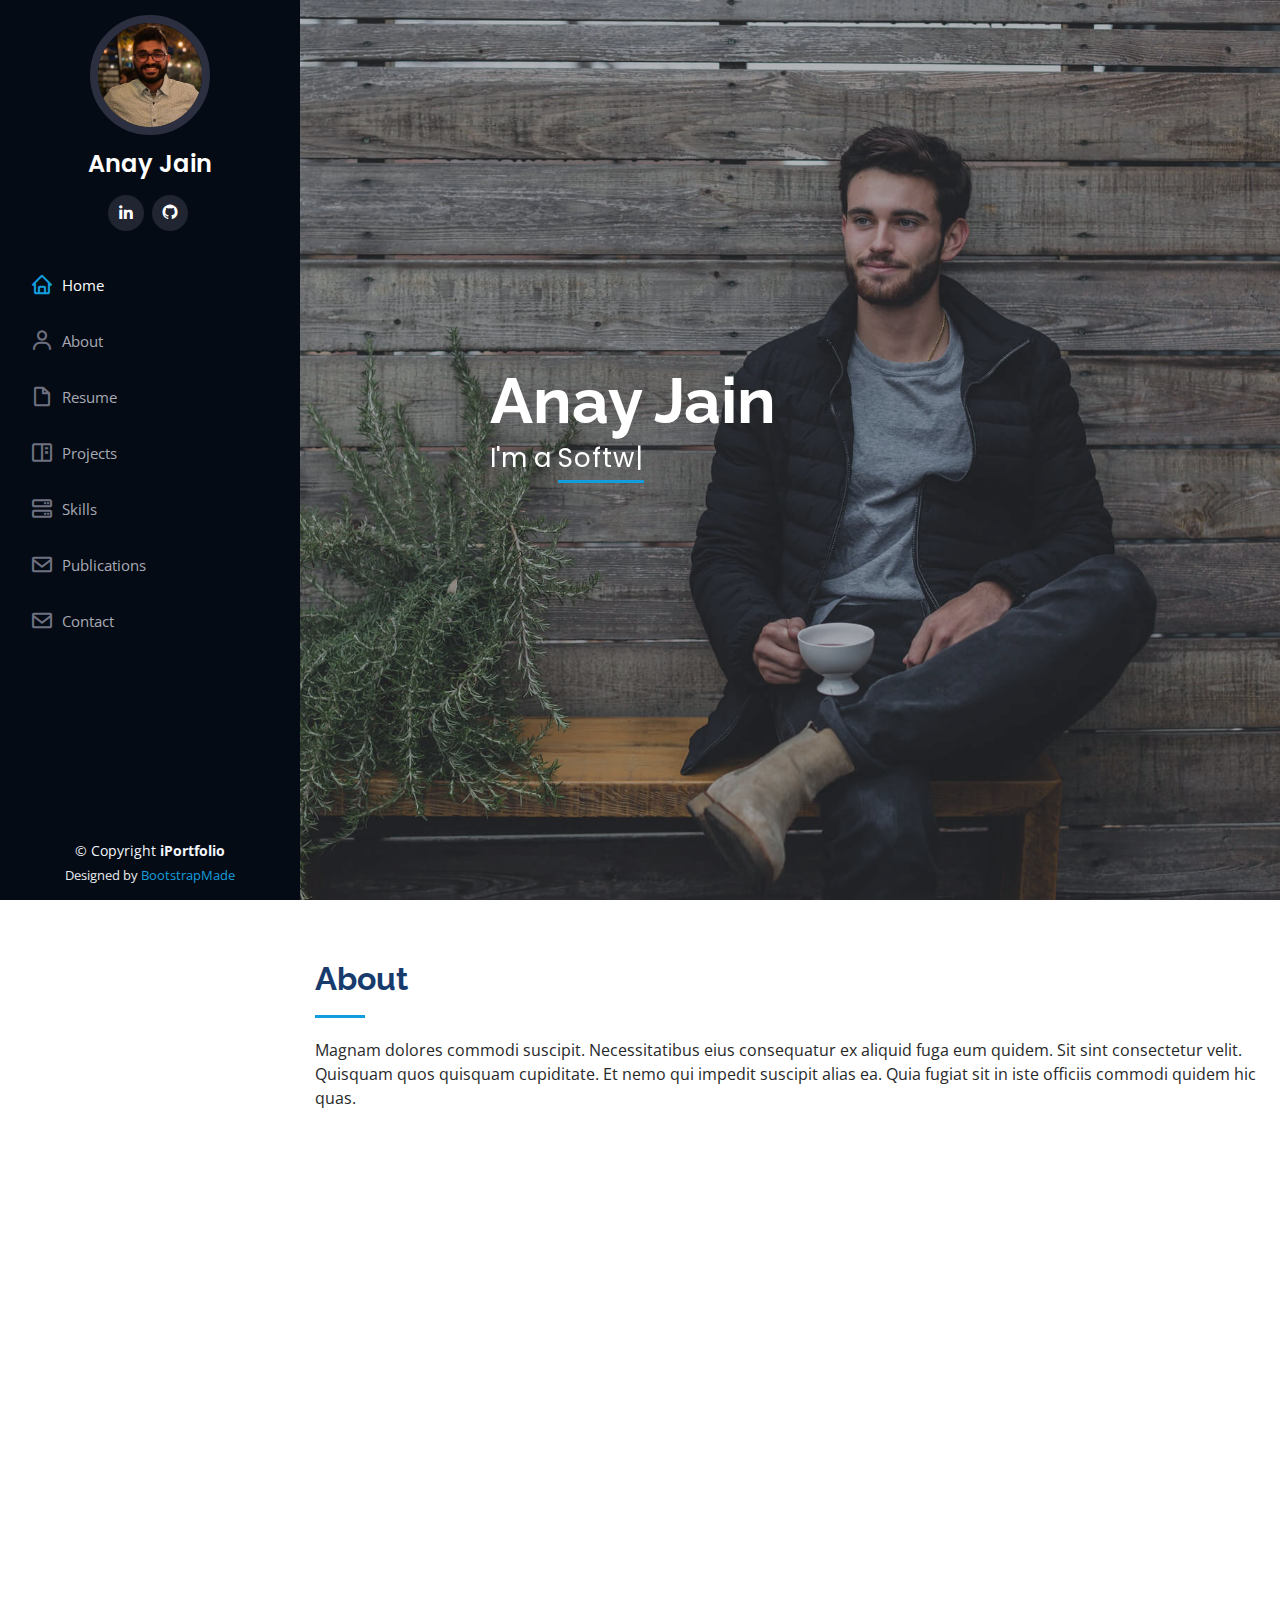
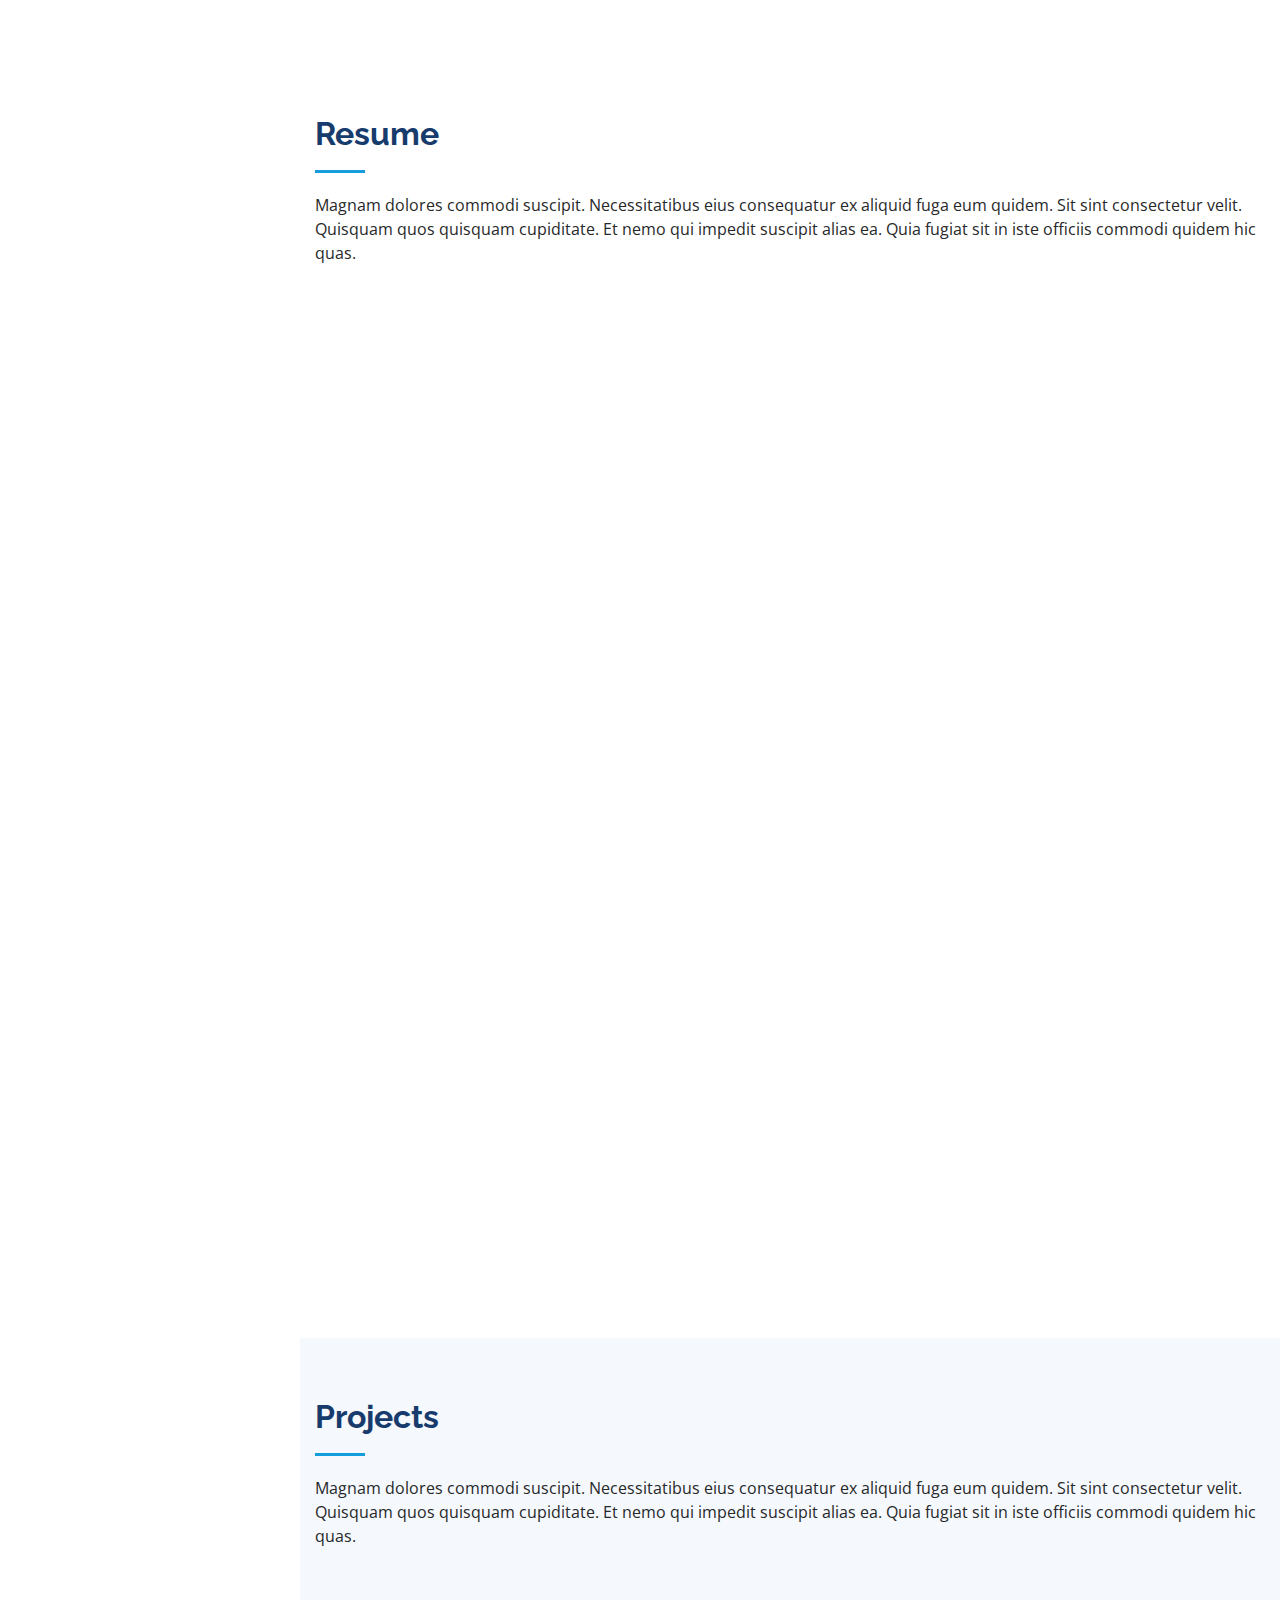
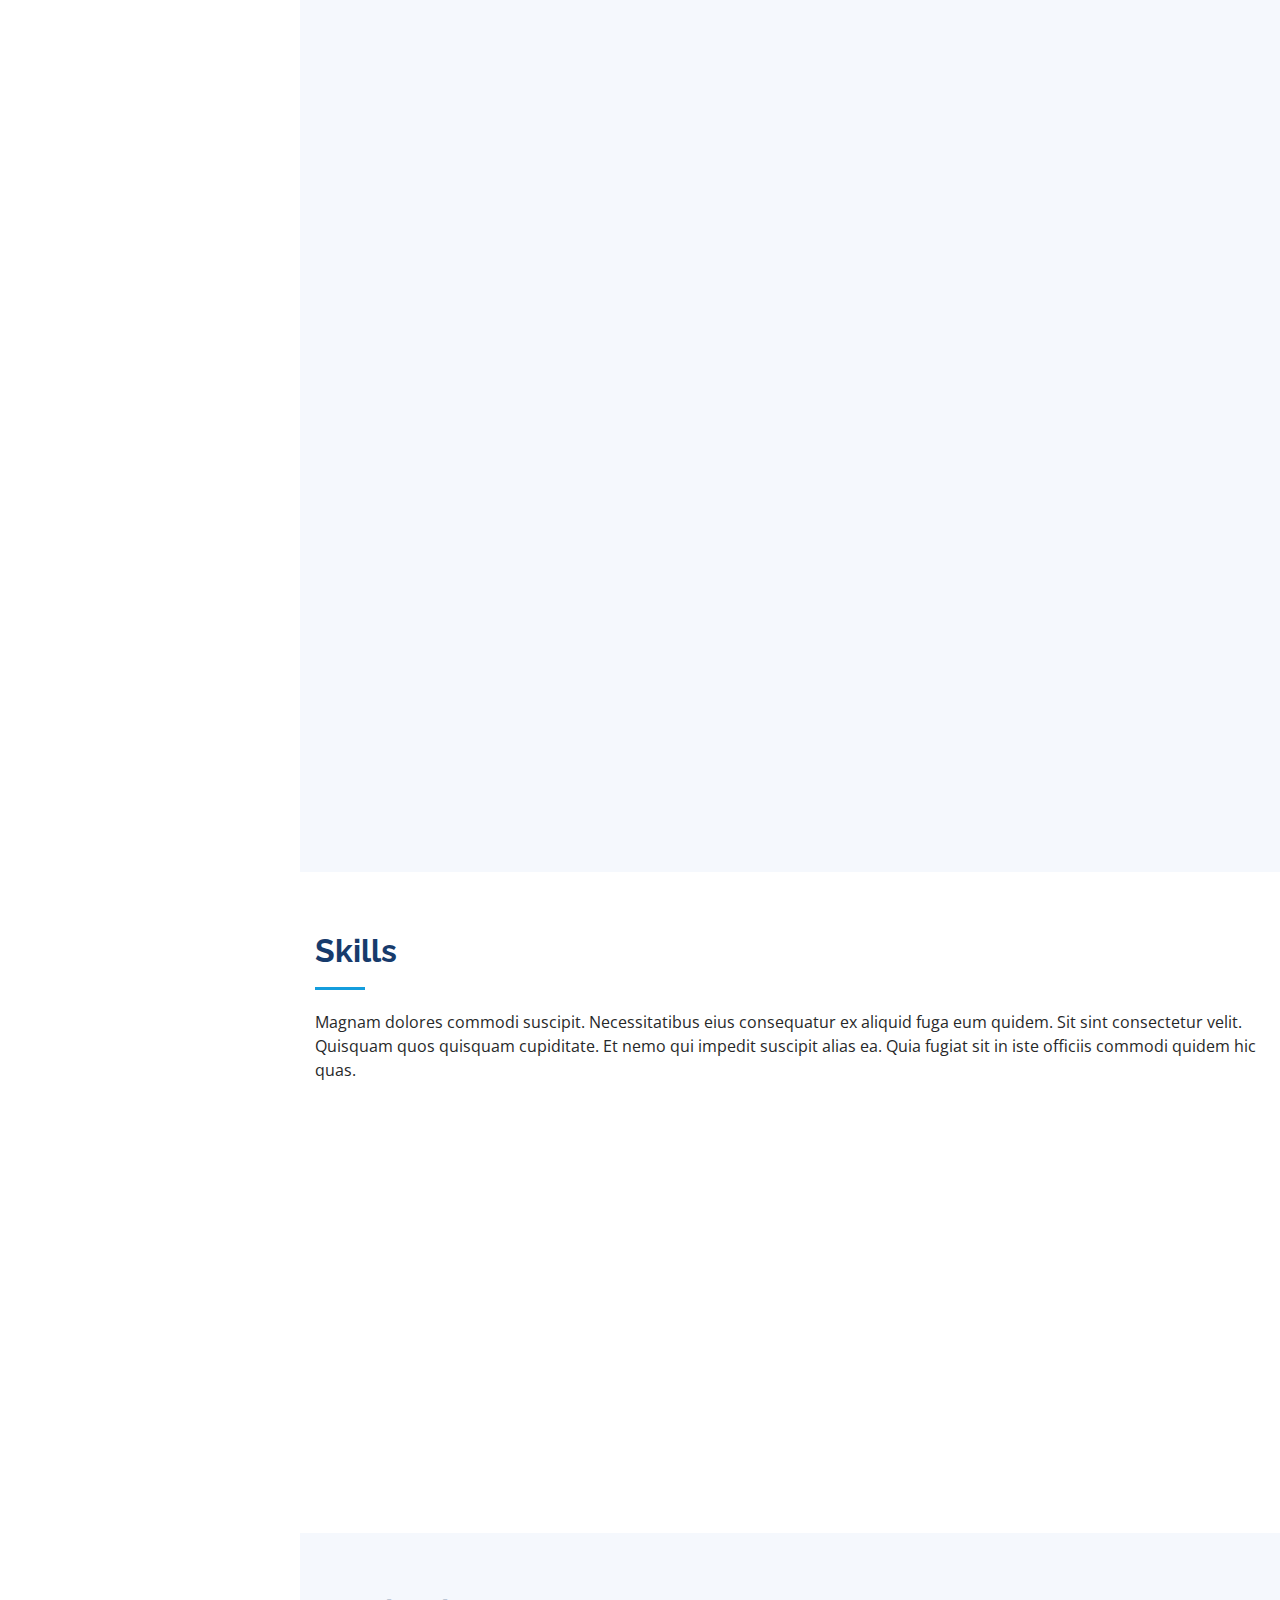
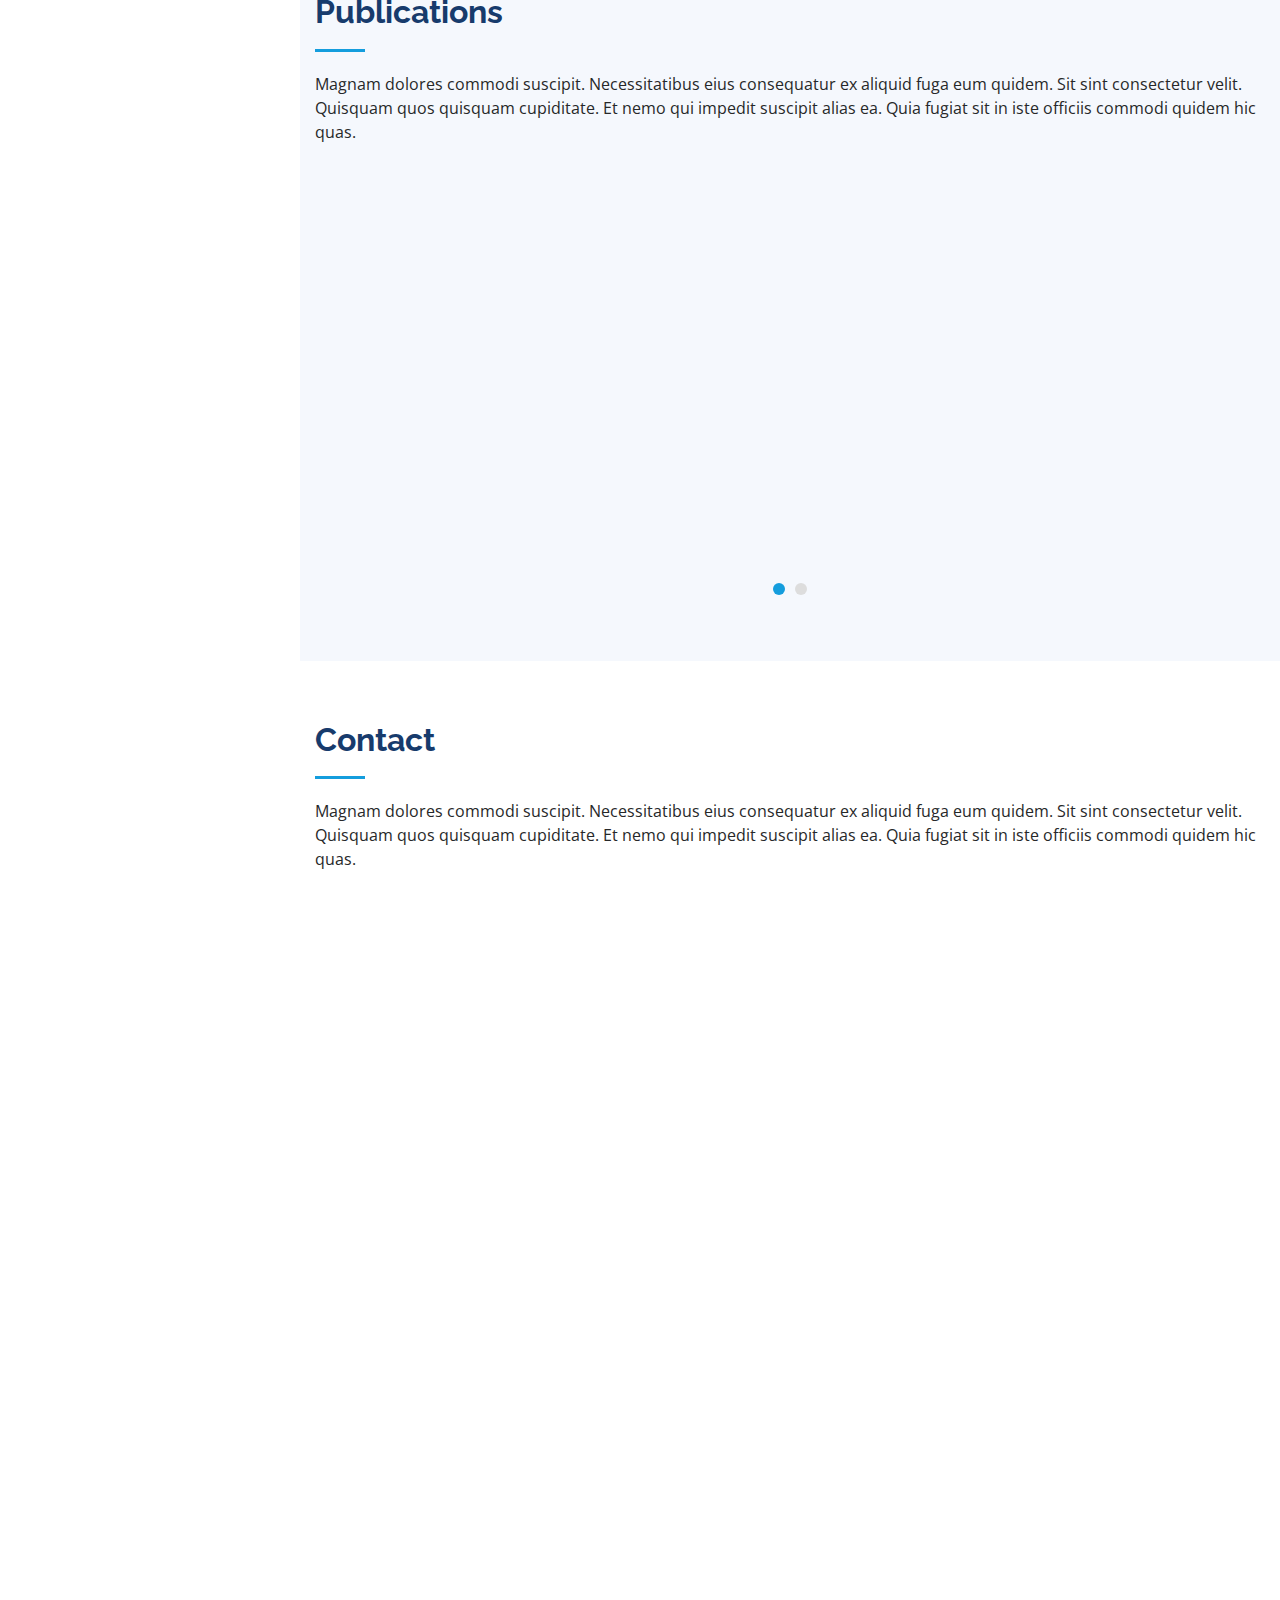
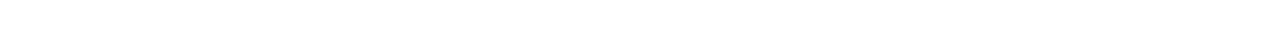
==== commit f59f28ed: "Update_info_v1" ====
--- a/index.html
+++ b/index.html
@@ -5,7 +5,7 @@
   <meta charset="utf-8">
   <meta content="width=device-width, initial-scale=1.0" name="viewport">
 
-  <title>iPortfolio Bootstrap Template - Index</title>
+  <title>Anay Jain - Resume & Portfolio</title>
   <meta content="" name="descriptison">
   <meta content="" name="keywords">
 
@@ -46,13 +46,10 @@
 
       <div class="profile">
         <img src="assets/img/profile-img.jpg" alt="" class="img-fluid rounded-circle">
-        <h1 class="text-light"><a href="index.html">Alex Smith</a></h1>
+        <h1 class="text-light"><a href="index.html">Anay Jain</a></h1>
         <div class="social-links mt-3 text-center">
-          <a href="#" class="twitter"><i class="bx bxl-twitter"></i></a>
-          <a href="#" class="facebook"><i class="bx bxl-facebook"></i></a>
-          <a href="#" class="instagram"><i class="bx bxl-instagram"></i></a>
-          <a href="#" class="google-plus"><i class="bx bxl-skype"></i></a>
-          <a href="#" class="linkedin"><i class="bx bxl-linkedin"></i></a>
+          <a href="http://linkedin.com/in/anay-jain-35b93abb" class="linkedin"><i class="bx bxl-linkedin"></i></a>
+          <a href="http://github.com/anayjain" class="github"><i class="bx bxl-github"></i></a>
         </div>
       </div>
 
@@ -61,8 +58,9 @@
           <li class="active"><a href="index.html"><i class="bx bx-home"></i> <span>Home</span></a></li>
           <li><a href="#about"><i class="bx bx-user"></i> <span>About</span></a></li>
           <li><a href="#resume"><i class="bx bx-file-blank"></i> <span>Resume</span></a></li>
-          <li><a href="#portfolio"><i class="bx bx-book-content"></i> Portfolio</a></li>
-          <li><a href="#services"><i class="bx bx-server"></i> Services</a></li>
+          <li><a href="#portfolio"><i class="bx bx-book-content"></i> Projects</a></li>
+          <li><a href="#services"><i class="bx bx-server"></i> Skills</a></li>
+          <li><a href="#publications"><i class="bx bx-envelope"></i> Publications</a></li>
           <li><a href="#contact"><i class="bx bx-envelope"></i> Contact</a></li>
 
         </ul>
@@ -75,8 +73,8 @@
   <!-- ======= Hero Section ======= -->
   <section id="hero" class="d-flex flex-column justify-content-center align-items-center">
     <div class="hero-container" data-aos="fade-in">
-      <h1>Alex Smith</h1>
-      <p>I'm <span class="typed" data-typed-items="Designer, Developer, Freelancer, Photographer"></span></p>
+      <h1>Anay Jain</h1>
+      <p>I'm a <span class="typed" data-typed-items="Software Developer, Data Enthusiast"></span></p>
     </div>
   </section><!-- End Hero -->
 
@@ -96,7 +94,7 @@
             <img src="assets/img/profile-img.jpg" class="img-fluid" alt="">
           </div>
           <div class="col-lg-8 pt-4 pt-lg-0 content" data-aos="fade-left">
-            <h3>UI/UX Designer &amp; Web Developer.</h3>
+            <h3>New Graduate with Interests in Data Science and Software Development</h3>
             <p class="font-italic">
               Lorem ipsum dolor sit amet, consectetur adipiscing elit, sed do eiusmod tempor incididunt ut labore et dolore
               magna aliqua.
@@ -104,18 +102,17 @@
             <div class="row">
               <div class="col-lg-6">
                 <ul>
-                  <li><i class="icofont-rounded-right"></i> <strong>Birthday:</strong> 1 May 1995</li>
-                  <li><i class="icofont-rounded-right"></i> <strong>Website:</strong> www.example.com</li>
-                  <li><i class="icofont-rounded-right"></i> <strong>Phone:</strong> +123 456 7890</li>
-                  <li><i class="icofont-rounded-right"></i> <strong>City:</strong> City : New York, USA</li>
+                  <li><i class="icofont-rounded-right"></i> <strong>Birthday:</strong>  24 June 1995</li>
+                  <li><i class="icofont-rounded-right"></i> <strong>Website:</strong>  http://linkedin.com/in/anay-jain-35b93abb</li>
+                  <li><i class="icofont-rounded-right"></i> <strong>Phone:</strong> +480 799 8646</li>
+                  <li><i class="icofont-rounded-right"></i> <strong>City:</strong> Tempe, AZ, USA</li>
                 </ul>
               </div>
               <div class="col-lg-6">
                 <ul>
-                  <li><i class="icofont-rounded-right"></i> <strong>Age:</strong> 30</li>
-                  <li><i class="icofont-rounded-right"></i> <strong>Degree:</strong> Master</li>
-                  <li><i class="icofont-rounded-right"></i> <strong>PhEmailone:</strong> email@example.com</li>
-                  <li><i class="icofont-rounded-right"></i> <strong>Freelance:</strong> Available</li>
+                  <li><i class="icofont-rounded-right"></i> <strong>Age:</strong> 24</li>
+                  <li><i class="icofont-rounded-right"></i> <strong>Degree:</strong> Master's of Computer Science</li>
+                  <li><i class="icofont-rounded-right"></i> <strong>Email:</strong> ajain158@asu.ed</li>
                 </ul>
               </div>
             </div>
@@ -128,120 +125,6 @@
 
       </div>
     </section><!-- End About Section -->
-
-    <!-- ======= Facts Section ======= -->
-    <section id="facts" class="facts">
-      <div class="container">
-
-        <div class="section-title">
-          <h2>Facts</h2>
-          <p>Magnam dolores commodi suscipit. Necessitatibus eius consequatur ex aliquid fuga eum quidem. Sit sint consectetur velit. Quisquam quos quisquam cupiditate. Et nemo qui impedit suscipit alias ea. Quia fugiat sit in iste officiis commodi quidem hic quas.</p>
-        </div>
-
-        <div class="row no-gutters">
-
-          <div class="col-lg-3 col-md-6 d-md-flex align-items-md-stretch" data-aos="fade-up">
-            <div class="count-box">
-              <i class="icofont-simple-smile"></i>
-              <span data-toggle="counter-up">232</span>
-              <p><strong>Happy Clients</strong> consequuntur quae</p>
-            </div>
-          </div>
-
-          <div class="col-lg-3 col-md-6 d-md-flex align-items-md-stretch" data-aos="fade-up" data-aos-delay="100">
-            <div class="count-box">
-              <i class="icofont-document-folder"></i>
-              <span data-toggle="counter-up">521</span>
-              <p><strong>Projects</strong> adipisci atque cum quia aut</p>
-            </div>
-          </div>
-
-          <div class="col-lg-3 col-md-6 d-md-flex align-items-md-stretch" data-aos="fade-up" data-aos-delay="200">
-            <div class="count-box">
-              <i class="icofont-live-support"></i>
-              <span data-toggle="counter-up">1,463</span>
-              <p><strong>Hours Of Support</strong> aut commodi quaerat</p>
-            </div>
-          </div>
-
-          <div class="col-lg-3 col-md-6 d-md-flex align-items-md-stretch" data-aos="fade-up" data-aos-delay="300">
-            <div class="count-box">
-              <i class="icofont-users-alt-5"></i>
-              <span data-toggle="counter-up">15</span>
-              <p><strong>Hard Workers</strong> rerum asperiores dolor</p>
-            </div>
-          </div>
-
-        </div>
-
-      </div>
-    </section><!-- End Facts Section -->
-
-    <!-- ======= Skills Section ======= -->
-    <section id="skills" class="skills section-bg">
-      <div class="container">
-
-        <div class="section-title">
-          <h2>Skills</h2>
-          <p>Magnam dolores commodi suscipit. Necessitatibus eius consequatur ex aliquid fuga eum quidem. Sit sint consectetur velit. Quisquam quos quisquam cupiditate. Et nemo qui impedit suscipit alias ea. Quia fugiat sit in iste officiis commodi quidem hic quas.</p>
-        </div>
-
-        <div class="row skills-content">
-
-          <div class="col-lg-6" data-aos="fade-up">
-
-            <div class="progress">
-              <span class="skill">HTML <i class="val">100%</i></span>
-              <div class="progress-bar-wrap">
-                <div class="progress-bar" role="progressbar" aria-valuenow="100" aria-valuemin="0" aria-valuemax="100"></div>
-              </div>
-            </div>
-
-            <div class="progress">
-              <span class="skill">CSS <i class="val">90%</i></span>
-              <div class="progress-bar-wrap">
-                <div class="progress-bar" role="progressbar" aria-valuenow="90" aria-valuemin="0" aria-valuemax="100"></div>
-              </div>
-            </div>
-
-            <div class="progress">
-              <span class="skill">JavaScript <i class="val">75%</i></span>
-              <div class="progress-bar-wrap">
-                <div class="progress-bar" role="progressbar" aria-valuenow="75" aria-valuemin="0" aria-valuemax="100"></div>
-              </div>
-            </div>
-
-          </div>
-
-          <div class="col-lg-6" data-aos="fade-up" data-aos-delay="100">
-
-            <div class="progress">
-              <span class="skill">PHP <i class="val">80%</i></span>
-              <div class="progress-bar-wrap">
-                <div class="progress-bar" role="progressbar" aria-valuenow="80" aria-valuemin="0" aria-valuemax="100"></div>
-              </div>
-            </div>
-
-            <div class="progress">
-              <span class="skill">WordPress/CMS <i class="val">90%</i></span>
-              <div class="progress-bar-wrap">
-                <div class="progress-bar" role="progressbar" aria-valuenow="90" aria-valuemin="0" aria-valuemax="100"></div>
-              </div>
-            </div>
-
-            <div class="progress">
-              <span class="skill">Photoshop <i class="val">55%</i></span>
-              <div class="progress-bar-wrap">
-                <div class="progress-bar" role="progressbar" aria-valuenow="55" aria-valuemin="0" aria-valuemax="100"></div>
-              </div>
-            </div>
-
-          </div>
-
-        </div>
-
-      </div>
-    </section><!-- End Skills Section -->
 
     <!-- ======= Resume Section ======= -->
     <section id="resume" class="resume">
@@ -256,51 +139,51 @@
           <div class="col-lg-6" data-aos="fade-up">
             <h3 class="resume-title">Sumary</h3>
             <div class="resume-item pb-0">
-              <h4>Alex Smith</h4>
-              <p><em>Innovative and deadline-driven Graphic Designer with 3+ years of experience designing and developing user-centered digital/print marketing material from initial concept to final, polished deliverable.</em></p>
+              <h4>Anay Jain</h4>
+              <p><em>I am a Software Developer and Data Enthusiast with work experience and research projects in software, data analytics and machine learning. I have 1.5 years of professional software/systems engineering experience working in India. I graduated in May 2020 with a Master's in Computer Science with 3.43 GPA from Arizona State University. Actively looking for Full time job opportunities in Software Engineering/Data Analytics.</em></p>
               <ul>
-                <li>Portland par 127,Orlando, FL</li>
-                <li>(123) 456-7891</li>
-                <li>alice.barkley@example.com</li>
+                <li>Tempe, AZ - 85281</li>
+                <li>(480) 799-8646</li>
+                <li>ajain158@asu.edu</li>
               </ul>
             </div>
 
             <h3 class="resume-title">Education</h3>
             <div class="resume-item">
-              <h4>Master of Fine Arts &amp; Graphic Design</h4>
-              <h5>2015 - 2016</h5>
-              <p><em>Rochester Institute of Technology, Rochester, NY</em></p>
-              <p>Qui deserunt veniam. Et sed aliquam labore tempore sed quisquam iusto autem sit. Ea vero voluptatum qui ut dignissimos deleniti nerada porti sand markend</p>
+              <h4>Master's in Computer Science</h4>
+              <h5>2018 - 2020</h5>
+              <p><em>Arizona State University, Tempe, AZ</em></p>
+              <p>Selected Coursework: Introduction to AI, Foundations of Statistical Learning, Data Visualization, Social Media Mining, Image Analytics, Data Intensive ML, Statistical Machine Learning, Data Mining </p>
+              <p>GPA: 3.43/4.00</p>
             </div>
             <div class="resume-item">
-              <h4>Bachelor of Fine Arts &amp; Graphic Design</h4>
-              <h5>2010 - 2014</h5>
-              <p><em>Rochester Institute of Technology, Rochester, NY</em></p>
-              <p>Quia nobis sequi est occaecati aut. Repudiandae et iusto quae reiciendis et quis Eius vel ratione eius unde vitae rerum voluptates asperiores voluptatem Earum molestiae consequatur neque etlon sader mart dila</p>
+              <h4>Bachelor of Engineering in Computer Science &amp; Engineering</h4>
+              <h5>2013 - 2017</h5>
+              <p><em>PES Institute of Technology, Bangalore, India</em></p>
+              <p>Selected Coursework: Data Mining, Python, Data Structures in Java, Algorithms</p>
+              <p>GPA: 3.70/4.00</p>
             </div>
           </div>
           <div class="col-lg-6" data-aos="fade-up" data-aos-delay="100">
             <h3 class="resume-title">Professional Experience</h3>
             <div class="resume-item">
-              <h4>Senior graphic design specialist</h4>
-              <h5>2019 - Present</h5>
-              <p><em>Experion, New York, NY </em></p>
+              <h4>Programming Technician</h4>
+              <h5>2019 - 2020</h5>
+              <p><em>Seidman Research Institute, Tempe, AZ </em></p>
               <ul>
-                <li>Lead in the design, development, and implementation of the graphic, layout, and production communication materials</li>
-                <li>Delegate tasks to the 7 members of the design team and provide counsel on all aspects of the project. </li>
-                <li>Supervise the assessment of all graphic materials in order to ensure quality and accuracy of the design</li>
-                <li>Oversee the efficient use of production project budgets ranging from $2,000 - $25,000</li>
+                <li>Analyzed Job-Growth Data in the United States handling large datasets dating back to 1950s.</li>
+                <li>Remodeled data analytics and visualizations of job growth over various job sectors using Python, D3.js tools. </li>
+                <li>In charge of maintenance and review of the <a href="http://www.seidmaninstitute.com">Seidman website</a> that includes storing and broadcasting data tools like Western Blue-Chip and Job-Growth for the use of the public.</li>
               </ul>
             </div>
             <div class="resume-item">
-              <h4>Graphic design specialist</h4>
+              <h4>Systems/Software Engineer</h4>
               <h5>2017 - 2018</h5>
-              <p><em>Stepping Stone Advertising, New York, NY</em></p>
+              <p><em>HPE-Aruba, Bangalore, India</em></p>
               <ul>
-                <li>Developed numerous marketing programs (logos, brochures,infographics, presentations, and advertisements).</li>
-                <li>Managed up to 5 projects or tasks at a given time while under pressure</li>
-                <li>Recommended and consulted with clients on the most appropriate graphic design</li>
-                <li>Created 4+ design presentations and proposals a month for clients and account managers</li>
+                <li>Programmed and maintained network protocols on HP Switch OS - PVOS concentrating on Tunneled Node protocols like Per-User and Per-Port Tunneled Nodes.</li>
+                <li>Automated scripts for Halon framework on Ridley platform using Python.</li>
+                <li>Utilized ELK stack for visualization of network data through tunneled node protocols.</li>
               </ul>
             </div>
           </div>
@@ -309,12 +192,12 @@
       </div>
     </section><!-- End Resume Section -->
 
-    <!-- ======= Portfolio Section ======= -->
+    <!-- ======= Project Section ======= -->
     <section id="portfolio" class="portfolio section-bg">
       <div class="container">
 
         <div class="section-title">
-          <h2>Portfolio</h2>
+          <h2>Projects</h2>
           <p>Magnam dolores commodi suscipit. Necessitatibus eius consequatur ex aliquid fuga eum quidem. Sit sint consectetur velit. Quisquam quos quisquam cupiditate. Et nemo qui impedit suscipit alias ea. Quia fugiat sit in iste officiis commodi quidem hic quas.</p>
         </div>
 
@@ -322,9 +205,8 @@
           <div class="col-lg-12 d-flex justify-content-center">
             <ul id="portfolio-flters">
               <li data-filter="*" class="filter-active">All</li>
-              <li data-filter=".filter-app">App</li>
-              <li data-filter=".filter-card">Card</li>
-              <li data-filter=".filter-web">Web</li>
+              <li data-filter=".filter-app">Research</li>
+              <li data-filter=".filter-card">Academic</li>
             </ul>
           </div>
         </div>
@@ -424,14 +306,14 @@
         </div>
 
       </div>
-    </section><!-- End Portfolio Section -->
-
-    <!-- ======= Services Section ======= -->
+    </section><!-- End Project Section -->
+
+    <!-- ======= Skills Section ======= -->
     <section id="services" class="services">
       <div class="container">
 
         <div class="section-title">
-          <h2>Services</h2>
+          <h2>Skills</h2>
           <p>Magnam dolores commodi suscipit. Necessitatibus eius consequatur ex aliquid fuga eum quidem. Sit sint consectetur velit. Quisquam quos quisquam cupiditate. Et nemo qui impedit suscipit alias ea. Quia fugiat sit in iste officiis commodi quidem hic quas.</p>
         </div>
 
@@ -471,12 +353,12 @@
       </div>
     </section><!-- End Services Section -->
 
-    <!-- ======= Testimonials Section ======= -->
-    <section id="testimonials" class="testimonials section-bg">
+    <!-- ======= Publications Section ======= -->
+    <section id="publications" class="testimonials section-bg">
       <div class="container">
 
         <div class="section-title">
-          <h2>Testimonials</h2>
+          <h2>Publications</h2>
           <p>Magnam dolores commodi suscipit. Necessitatibus eius consequatur ex aliquid fuga eum quidem. Sit sint consectetur velit. Quisquam quos quisquam cupiditate. Et nemo qui impedit suscipit alias ea. Quia fugiat sit in iste officiis commodi quidem hic quas.</p>
         </div>
 
@@ -558,57 +440,24 @@
               <div class="address">
                 <i class="icofont-google-map"></i>
                 <h4>Location:</h4>
-                <p>A108 Adam Street, New York, NY 535022</p>
+                <p>1207 East 8th Street, Tempe, AZ 85281</p>
               </div>
 
               <div class="email">
                 <i class="icofont-envelope"></i>
                 <h4>Email:</h4>
-                <p>info@example.com</p>
+                <p>ajain158@asu.edu</p>
               </div>
 
               <div class="phone">
                 <i class="icofont-phone"></i>
                 <h4>Call:</h4>
-                <p>+1 5589 55488 55s</p>
+                <p>+1 (480)799-8646</p>
               </div>
 
               <iframe src="https://www.google.com/maps/embed?pb=!1m14!1m8!1m3!1d12097.433213460943!2d-74.0062269!3d40.7101282!3m2!1i1024!2i768!4f13.1!3m3!1m2!1s0x0%3A0xb89d1fe6bc499443!2sDowntown+Conference+Center!5e0!3m2!1smk!2sbg!4v1539943755621" frameborder="0" style="border:0; width: 100%; height: 290px;" allowfullscreen></iframe>
             </div>
 
-          </div>
-
-          <div class="col-lg-7 mt-5 mt-lg-0 d-flex align-items-stretch">
-            <form action="forms/contact.php" method="post" role="form" class="php-email-form">
-              <div class="form-row">
-                <div class="form-group col-md-6">
-                  <label for="name">Your Name</label>
-                  <input type="text" name="name" class="form-control" id="name" data-rule="minlen:4" data-msg="Please enter at least 4 chars" />
-                  <div class="validate"></div>
-                </div>
-                <div class="form-group col-md-6">
-                  <label for="name">Your Email</label>
-                  <input type="email" class="form-control" name="email" id="email" data-rule="email" data-msg="Please enter a valid email" />
-                  <div class="validate"></div>
-                </div>
-              </div>
-              <div class="form-group">
-                <label for="name">Subject</label>
-                <input type="text" class="form-control" name="subject" id="subject" data-rule="minlen:4" data-msg="Please enter at least 8 chars of subject" />
-                <div class="validate"></div>
-              </div>
-              <div class="form-group">
-                <label for="name">Message</label>
-                <textarea class="form-control" name="message" rows="10" data-rule="required" data-msg="Please write something for us"></textarea>
-                <div class="validate"></div>
-              </div>
-              <div class="mb-3">
-                <div class="loading">Loading</div>
-                <div class="error-message"></div>
-                <div class="sent-message">Your message has been sent. Thank you!</div>
-              </div>
-              <div class="text-center"><button type="submit">Send Message</button></div>
-            </form>
           </div>
 
         </div>
@@ -654,4 +503,4 @@
 
 </body>
 
-</html>+</html>
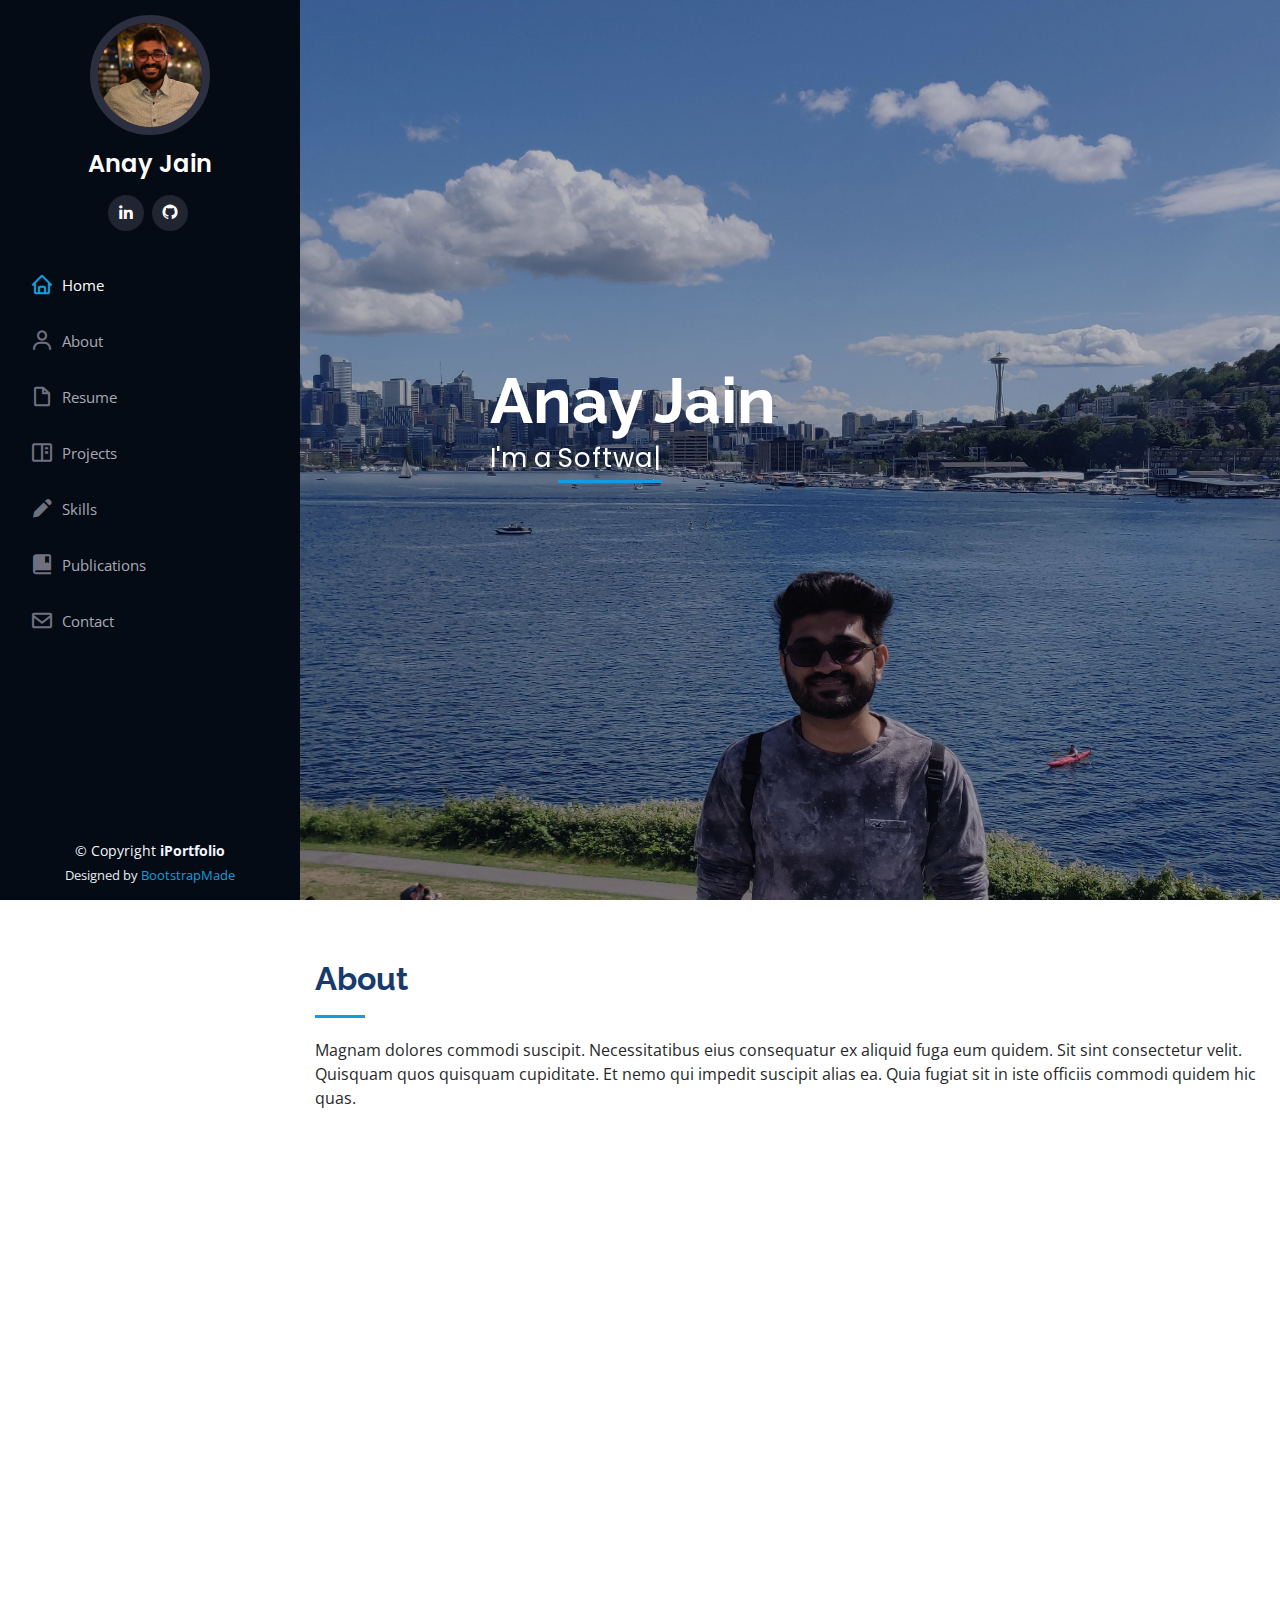
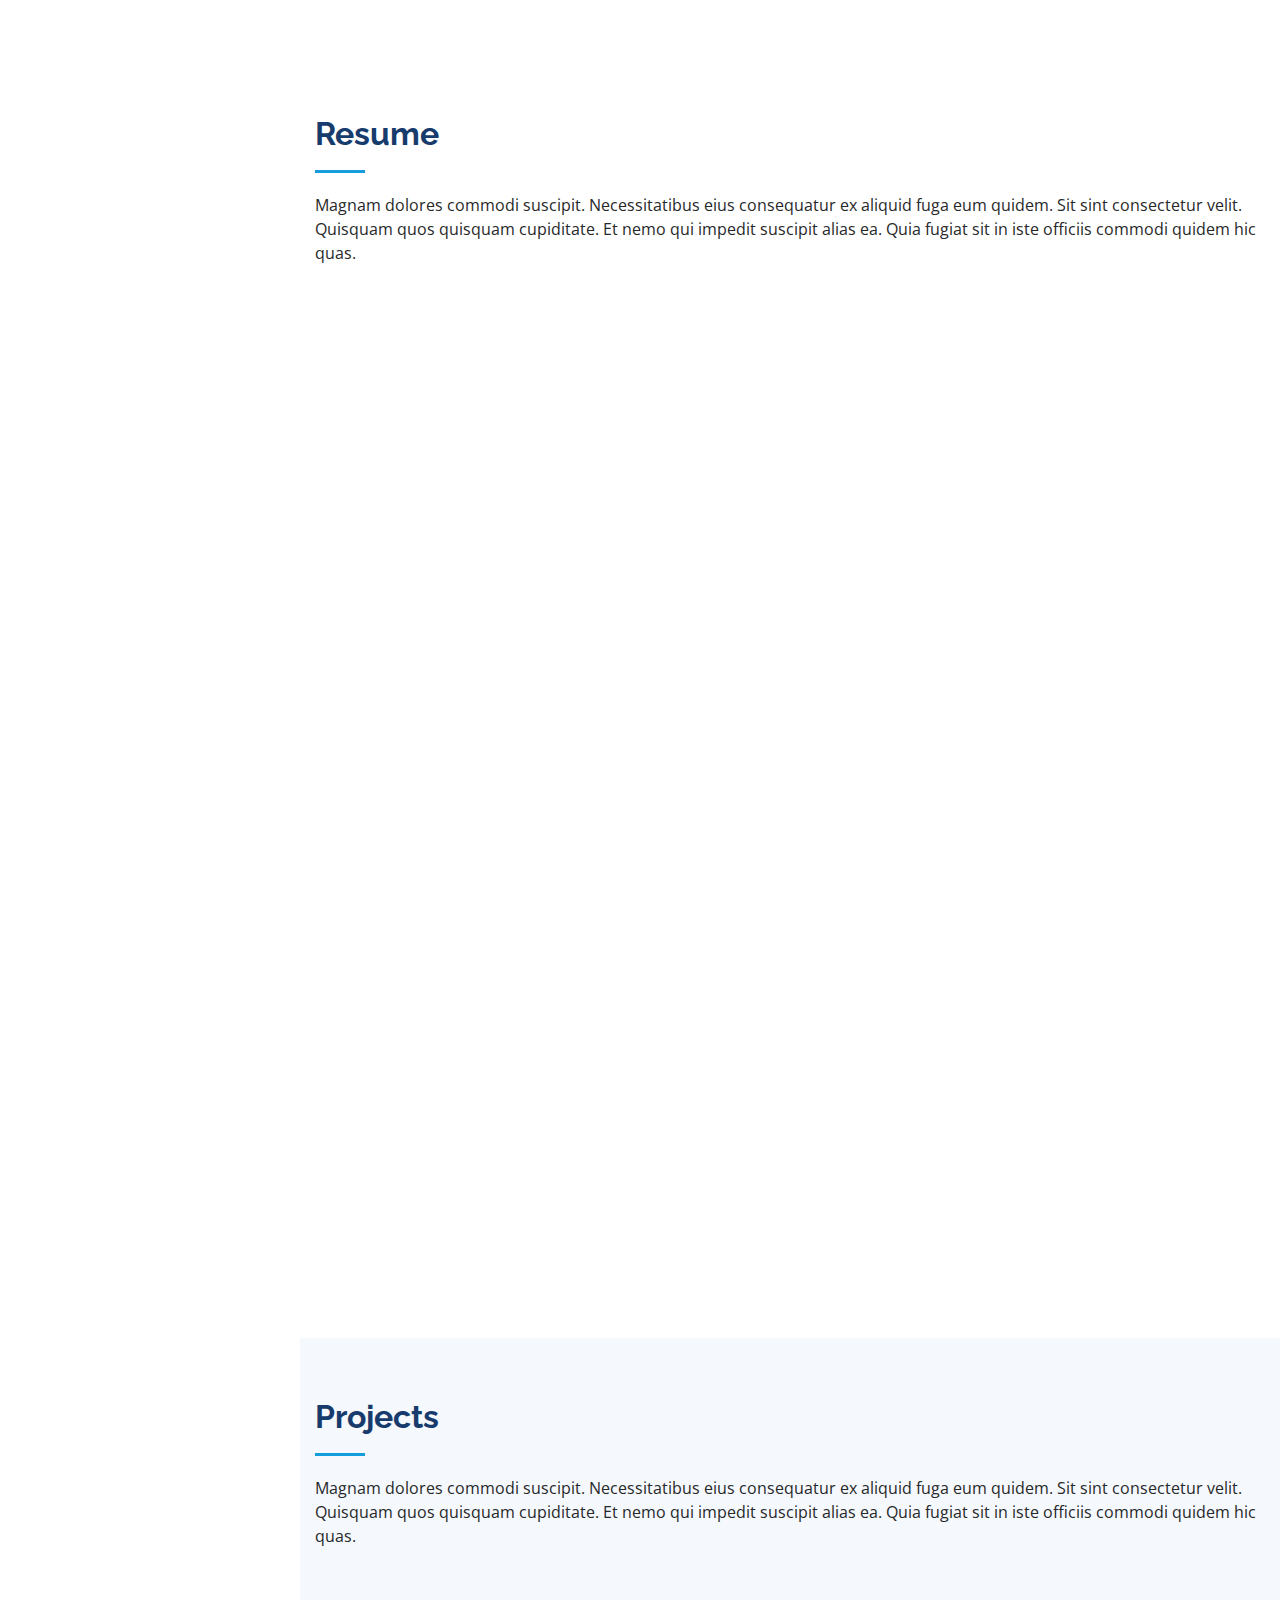
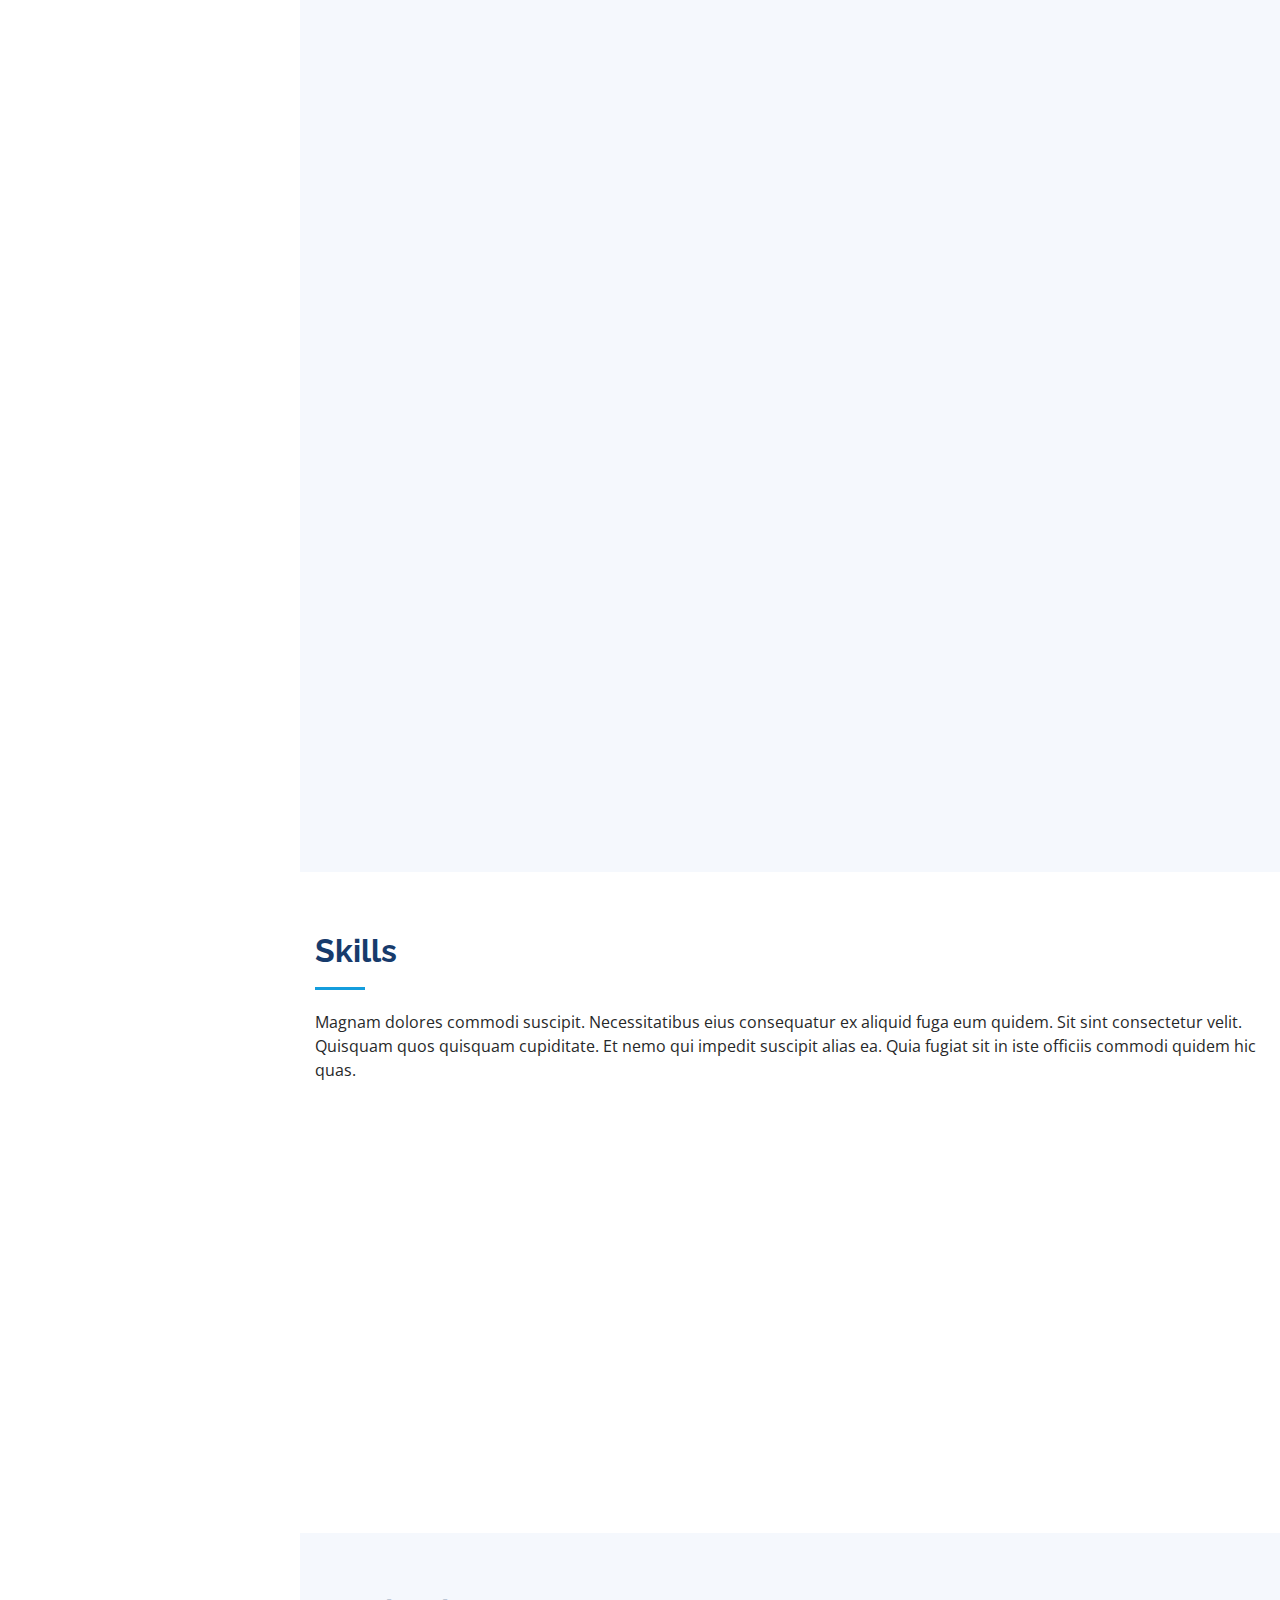
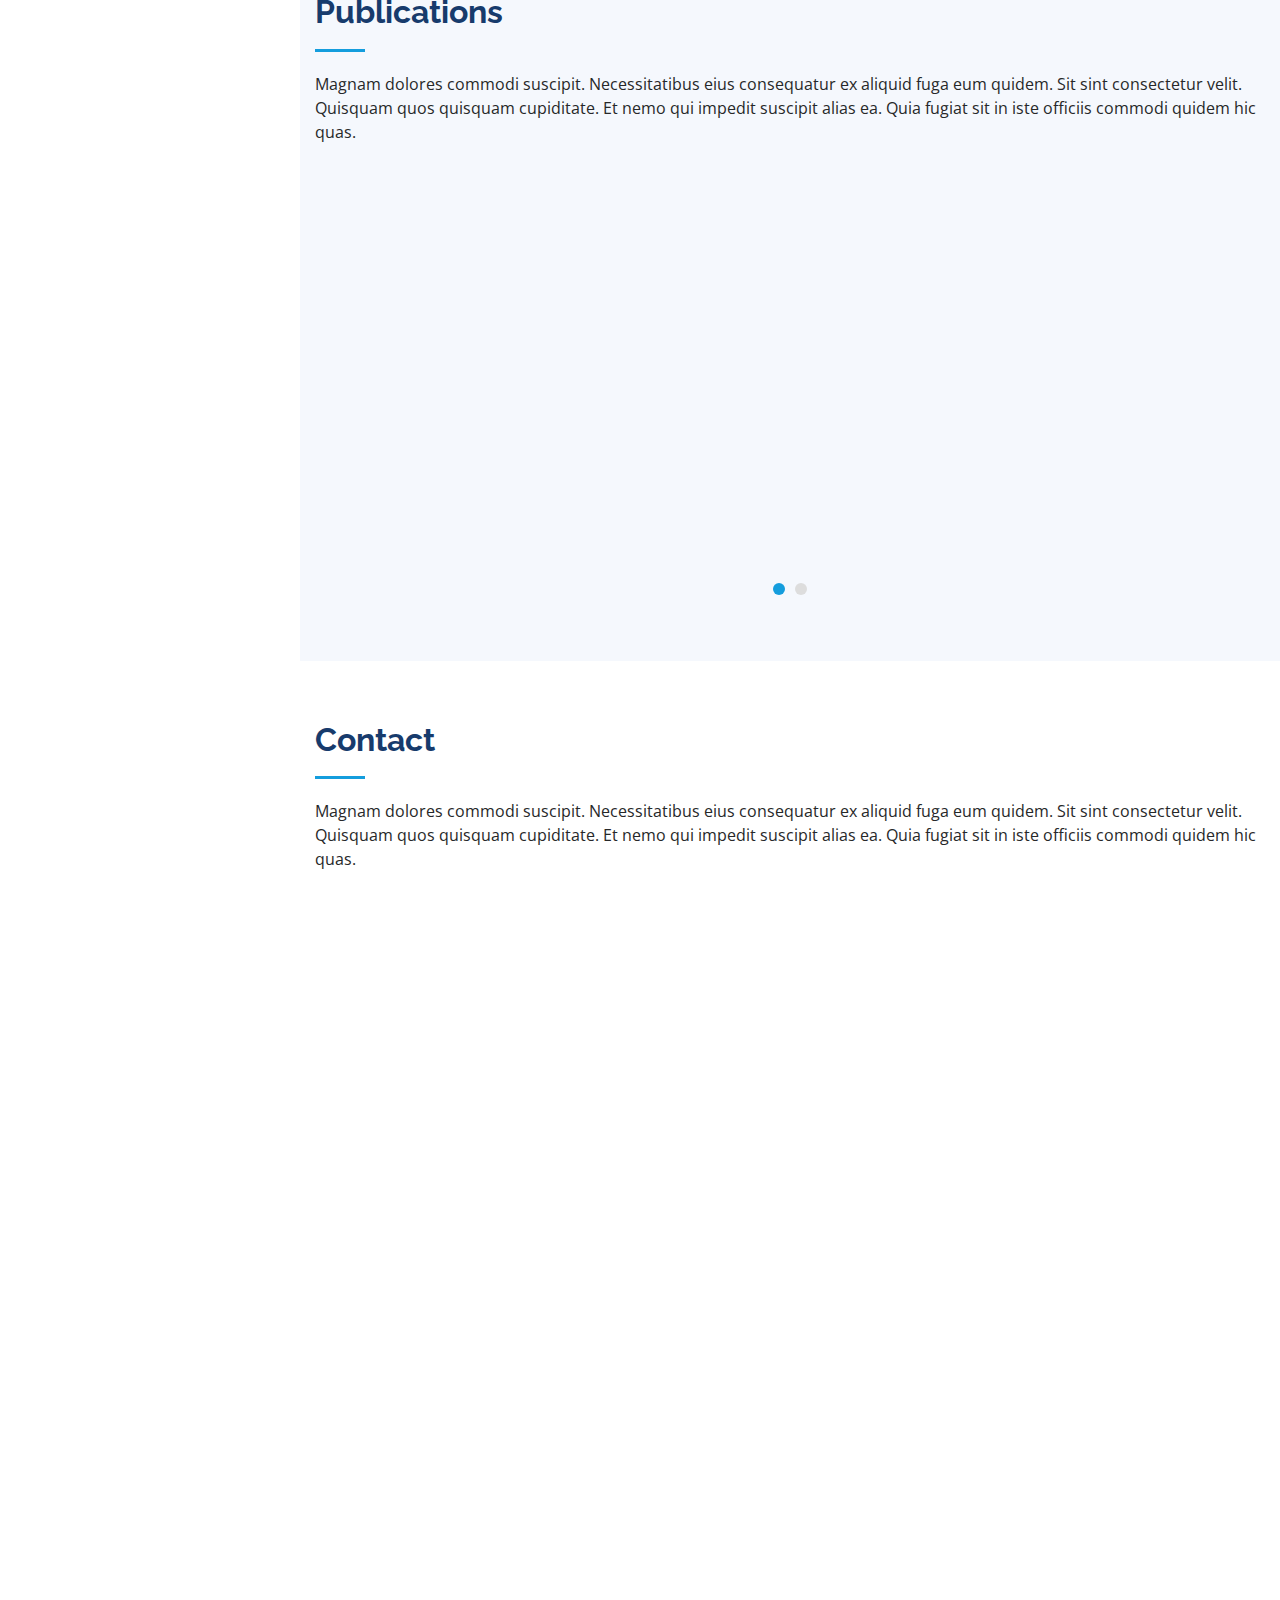
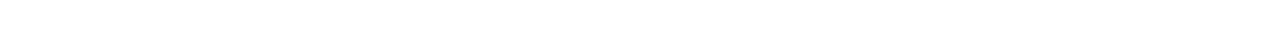
==== commit 06215689: "img_updates" ====
--- a/index.html
+++ b/index.html
@@ -59,8 +59,8 @@
           <li><a href="#about"><i class="bx bx-user"></i> <span>About</span></a></li>
           <li><a href="#resume"><i class="bx bx-file-blank"></i> <span>Resume</span></a></li>
           <li><a href="#portfolio"><i class="bx bx-book-content"></i> Projects</a></li>
-          <li><a href="#services"><i class="bx bx-server"></i> Skills</a></li>
-          <li><a href="#publications"><i class="bx bx-envelope"></i> Publications</a></li>
+          <li><a href="#services"><i class='bx bxs-pencil'></i> Skills</a></li>
+          <li><a href="#publications"><i class='bx bxs-book-bookmark'></i> Publications</a></li>
           <li><a href="#contact"><i class="bx bx-envelope"></i> Contact</a></li>
 
         </ul>
@@ -112,7 +112,7 @@
                 <ul>
                   <li><i class="icofont-rounded-right"></i> <strong>Age:</strong> 24</li>
                   <li><i class="icofont-rounded-right"></i> <strong>Degree:</strong> Master's of Computer Science</li>
-                  <li><i class="icofont-rounded-right"></i> <strong>Email:</strong> ajain158@asu.ed</li>
+                  <li><i class="icofont-rounded-right"></i> <strong>Email:</strong> ajain158@asu.edu</li>
                 </ul>
               </div>
             </div>
@@ -455,7 +455,7 @@
                 <p>+1 (480)799-8646</p>
               </div>
 
-              <iframe src="https://www.google.com/maps/embed?pb=!1m14!1m8!1m3!1d12097.433213460943!2d-74.0062269!3d40.7101282!3m2!1i1024!2i768!4f13.1!3m3!1m2!1s0x0%3A0xb89d1fe6bc499443!2sDowntown+Conference+Center!5e0!3m2!1smk!2sbg!4v1539943755621" frameborder="0" style="border:0; width: 100%; height: 290px;" allowfullscreen></iframe>
+              <iframe src="https://www.google.com/maps/place/University+Palms+Apartments/@33.4195643,-111.9194851,15z/data=!4m5!3m4!1s0x0:0xd9f5df252bc7418b!8m2!3d33.4195643!4d-111.9194851" frameborder="0" style="border:0; width: 100%; height: 290px;" allowfullscreen></iframe>
             </div>
 
           </div>
--- a/assets/css/style.css
+++ b/assets/css/style.css
@@ -211,7 +211,7 @@
 #hero {
   width: 100%;
   height: 100vh;
-  background: url("../img/hero-bg.jpg") top center;
+  background: url("../img/anay-bg.jpg") top center;
   background-size: cover;
 }
 
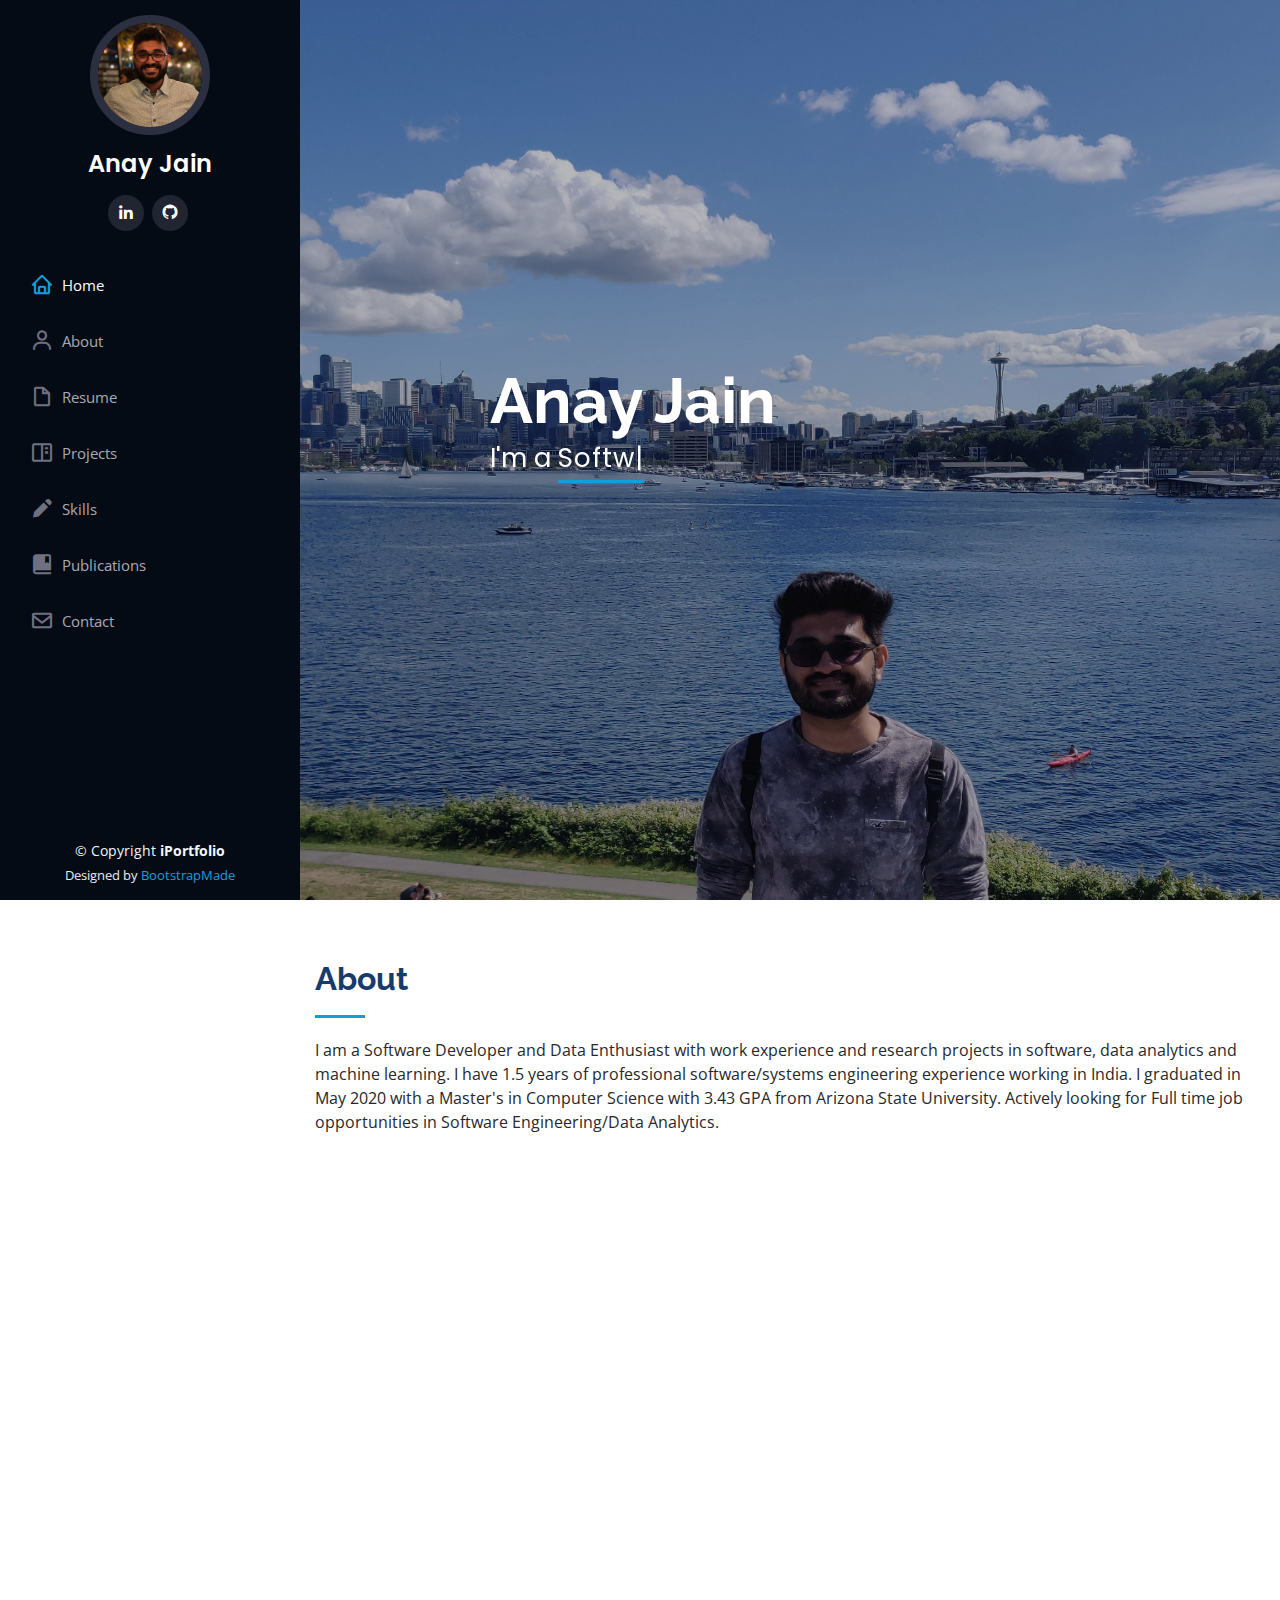
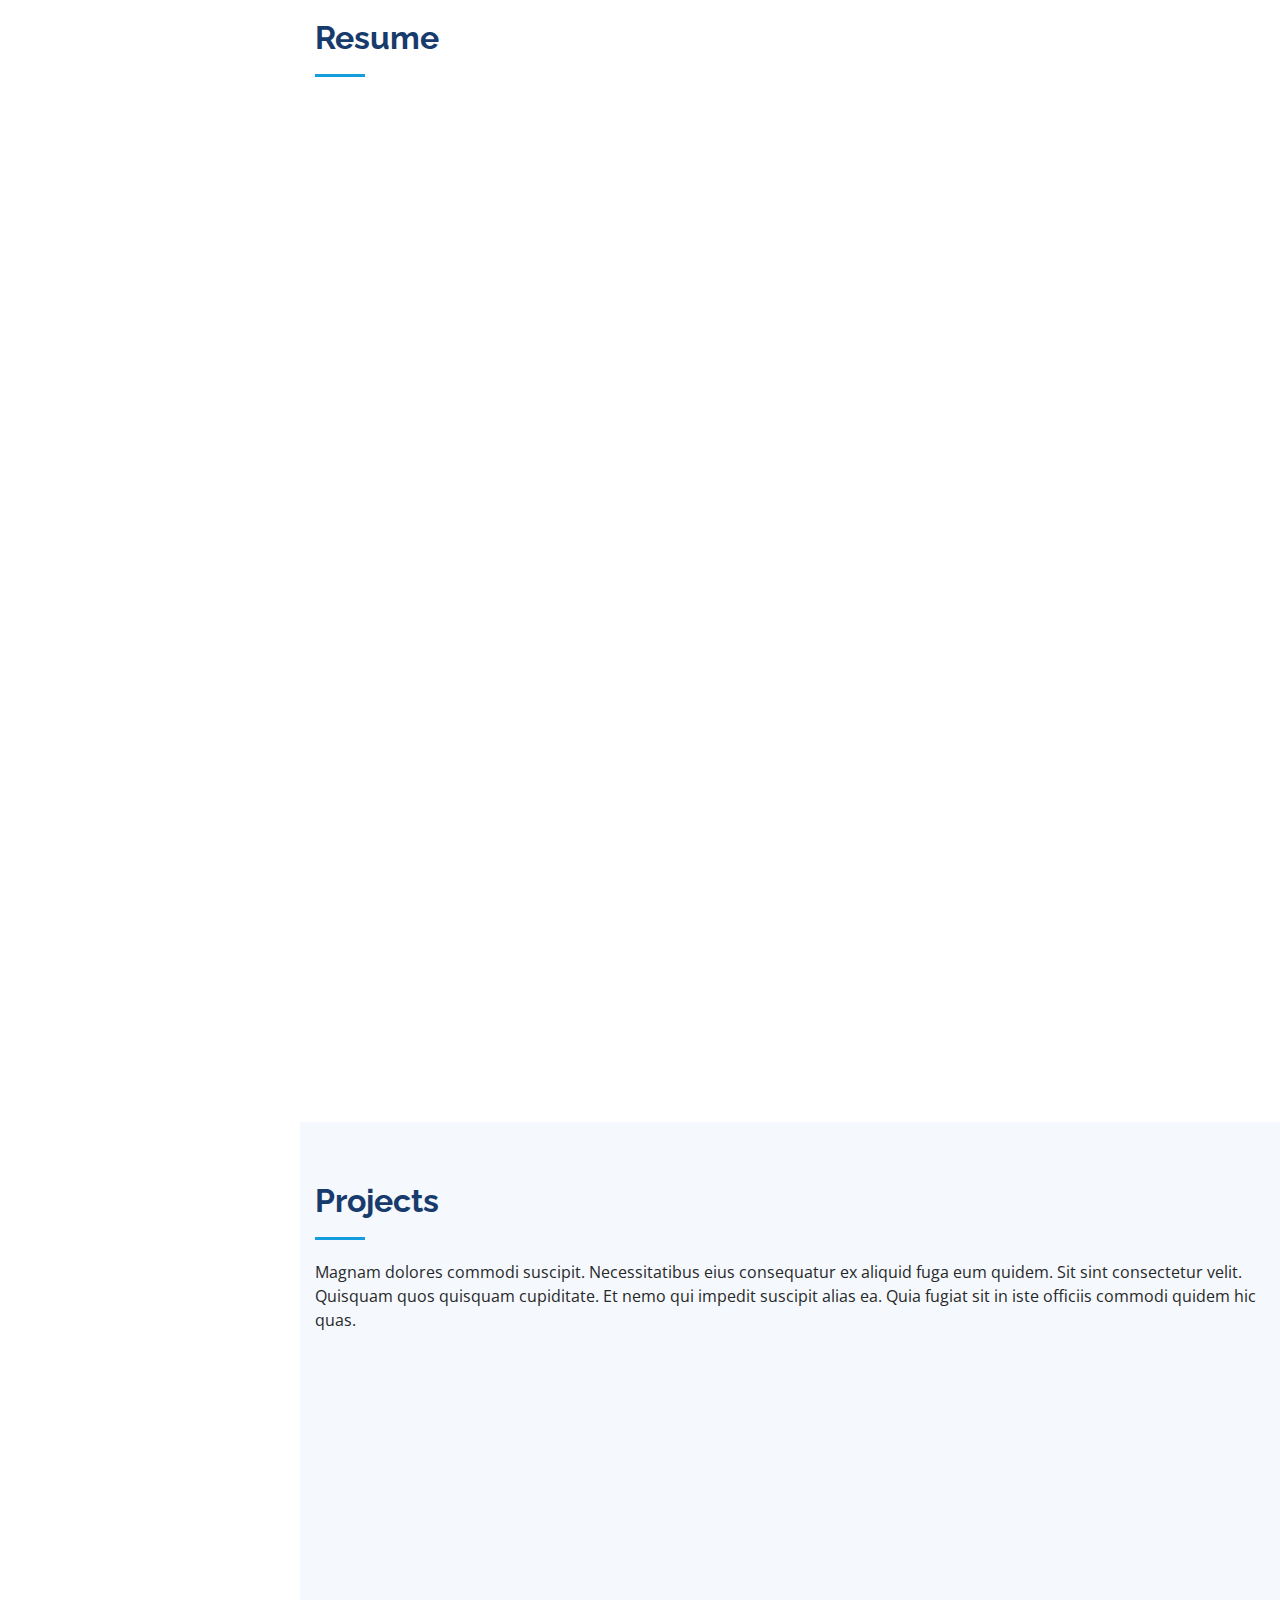
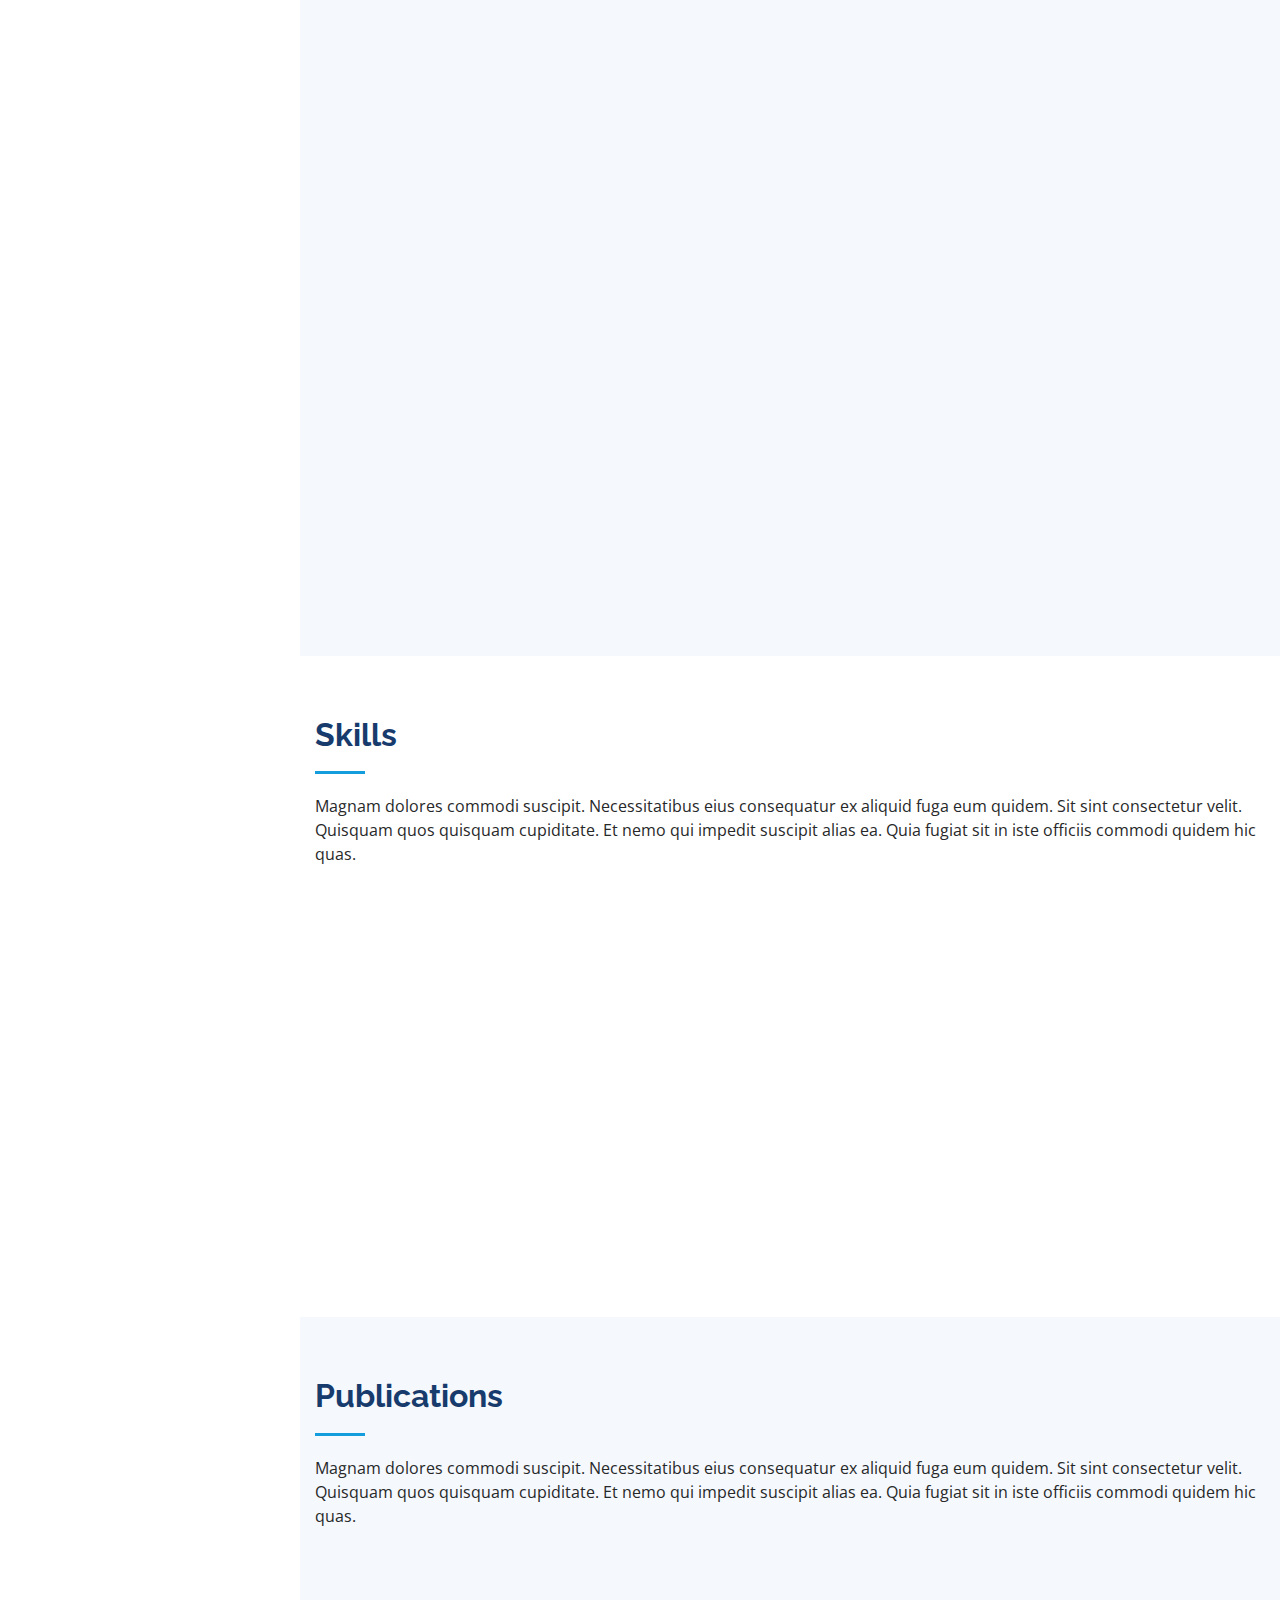
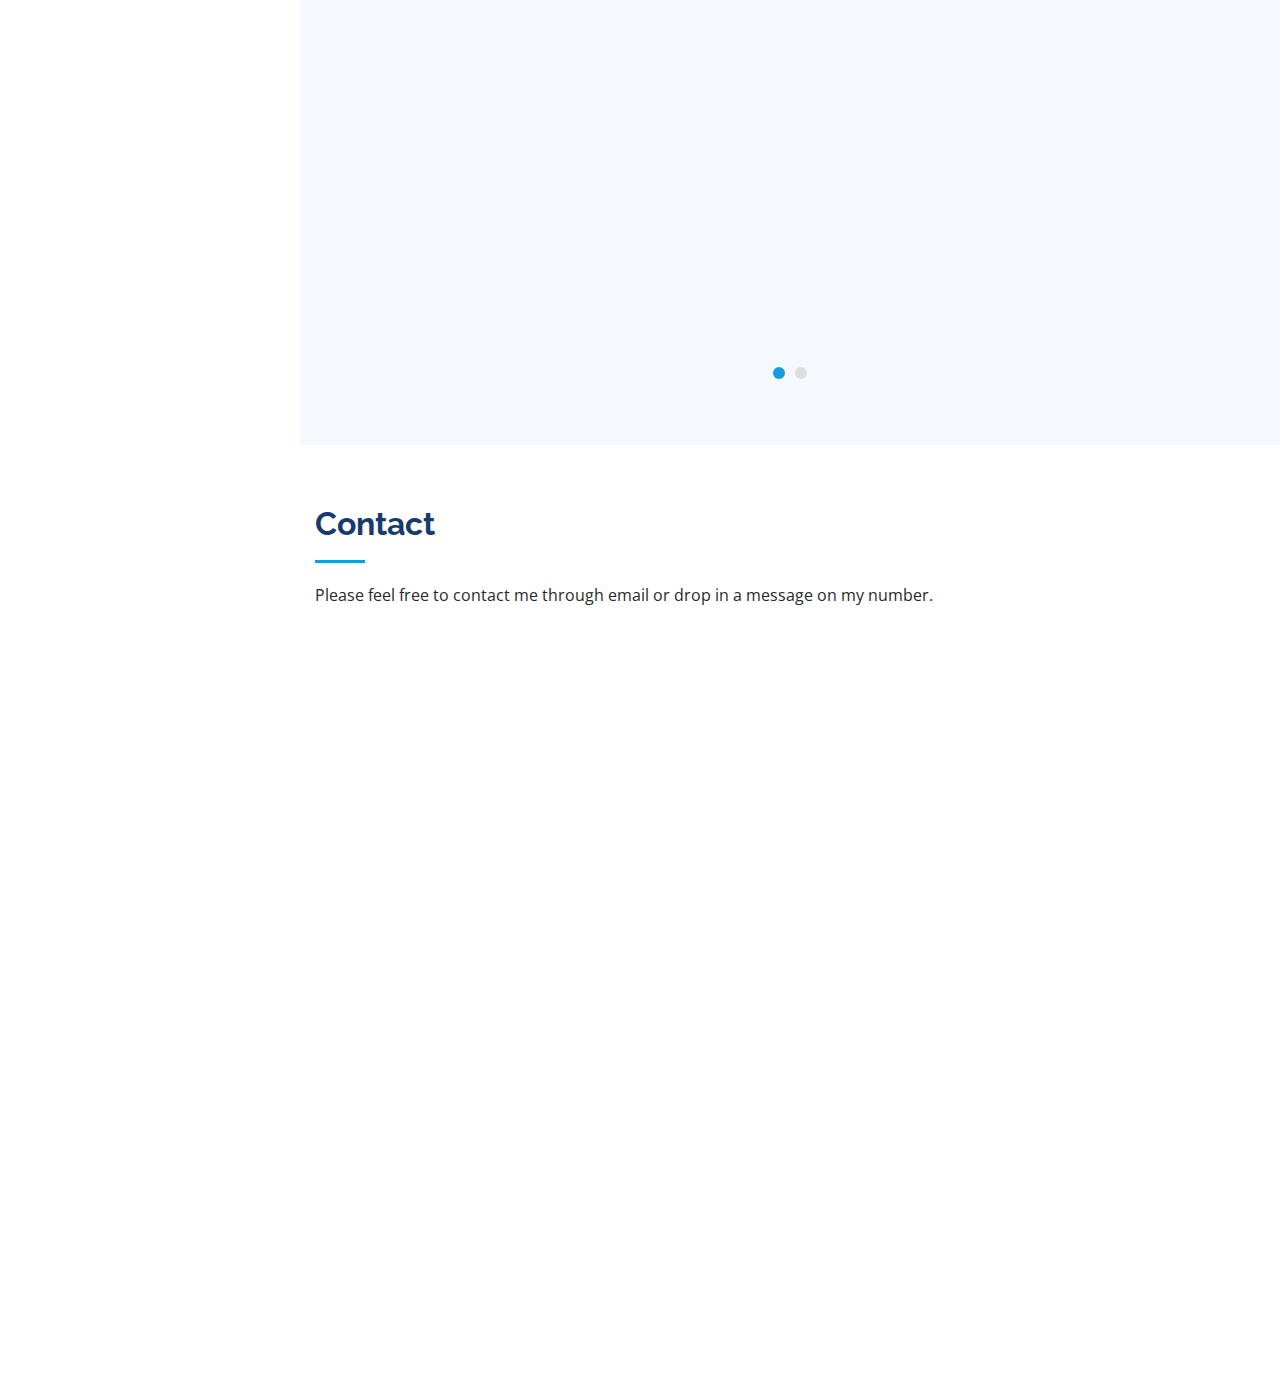
==== commit 48b9aa5d: "fixed-about/resume" ====
--- a/index.html
+++ b/index.html
@@ -86,7 +86,7 @@
 
         <div class="section-title">
           <h2>About</h2>
-          <p>Magnam dolores commodi suscipit. Necessitatibus eius consequatur ex aliquid fuga eum quidem. Sit sint consectetur velit. Quisquam quos quisquam cupiditate. Et nemo qui impedit suscipit alias ea. Quia fugiat sit in iste officiis commodi quidem hic quas.</p>
+          <p>I am a Software Developer and Data Enthusiast with work experience and research projects in software, data analytics and machine learning. I have 1.5 years of professional software/systems engineering experience working in India. I graduated in May 2020 with a Master's in Computer Science with 3.43 GPA from Arizona State University. Actively looking for Full time job opportunities in Software Engineering/Data Analytics.</p>
         </div>
 
         <div class="row">
@@ -116,10 +116,6 @@
                 </ul>
               </div>
             </div>
-            <p>
-              Officiis eligendi itaque labore et dolorum mollitia officiis optio vero. Quisquam sunt adipisci omnis et ut. Nulla accusantium dolor incidunt officia tempore. Et eius omnis.
-              Cupiditate ut dicta maxime officiis quidem quia. Sed et consectetur qui quia repellendus itaque neque. Aliquid amet quidem ut quaerat cupiditate. Ab et eum qui repellendus omnis culpa magni laudantium dolores.
-            </p>
           </div>
         </div>
 
@@ -132,7 +128,6 @@
 
         <div class="section-title">
           <h2>Resume</h2>
-          <p>Magnam dolores commodi suscipit. Necessitatibus eius consequatur ex aliquid fuga eum quidem. Sit sint consectetur velit. Quisquam quos quisquam cupiditate. Et nemo qui impedit suscipit alias ea. Quia fugiat sit in iste officiis commodi quidem hic quas.</p>
         </div>
 
         <div class="row">
@@ -140,7 +135,10 @@
             <h3 class="resume-title">Sumary</h3>
             <div class="resume-item pb-0">
               <h4>Anay Jain</h4>
-              <p><em>I am a Software Developer and Data Enthusiast with work experience and research projects in software, data analytics and machine learning. I have 1.5 years of professional software/systems engineering experience working in India. I graduated in May 2020 with a Master's in Computer Science with 3.43 GPA from Arizona State University. Actively looking for Full time job opportunities in Software Engineering/Data Analytics.</em></p>
+              <p><em>Master’s in Computer Science engineer with a focus on Data Science seeking full-time opportunities in 2020. Have
+    enhanced my skills on working with large practical datasets in my role as a programming technician for Seidman
+    Research Institute. Also have collaborated on several projects related to data science in my graduate and undergraduate
+    degrees.</em></p>
               <ul>
                 <li>Tempe, AZ - 85281</li>
                 <li>(480) 799-8646</li>
@@ -430,10 +428,10 @@
 
         <div class="section-title">
           <h2>Contact</h2>
-          <p>Magnam dolores commodi suscipit. Necessitatibus eius consequatur ex aliquid fuga eum quidem. Sit sint consectetur velit. Quisquam quos quisquam cupiditate. Et nemo qui impedit suscipit alias ea. Quia fugiat sit in iste officiis commodi quidem hic quas.</p>
-        </div>
-
-        <div class="row" data-aos="fade-in">
+          <p>Please feel free to contact me through email or drop in a message on my number.</p>
+        </div>
+
+        <div class="row justify-content-center" data-aos="fade-in">
 
           <div class="col-lg-5 d-flex align-items-stretch">
             <div class="info">
@@ -455,7 +453,8 @@
                 <p>+1 (480)799-8646</p>
               </div>
 
-              <iframe src="https://www.google.com/maps/place/University+Palms+Apartments/@33.4195643,-111.9194851,15z/data=!4m5!3m4!1s0x0:0xd9f5df252bc7418b!8m2!3d33.4195643!4d-111.9194851" frameborder="0" style="border:0; width: 100%; height: 290px;" allowfullscreen></iframe>
+              <iframe src="https://maps.google.com/maps?width=100%&amp;height=600&amp;hl=en&amp;coord=33.4195166, -111.9194288&amp;q=University%20Palms%2C%20apartments%2C%20Tempe%2C%20United%20States%20of%20America+(University%20Palm%20Apartments)&amp;ie=UTF8&amp;t=&amp;z=14&amp;iwloc=B&amp;output=embed" frameborder="0" style="border:0; width: 100%; height: 290px;" allowfullscreen><a href="https://www.maps.ie/draw-radius-circle-map/">Radius map tool</a></iframe>
+              <!-- <iframe src="https://www.google.com/maps/place/University+Palms+Apartments/@33.4195643,-111.9194851,15z/data=!4m5!3m4!1s0x0:0xd9f5df252bc7418b!8m2!3d33.4195643!4d-111.9194851" frameborder="0" style="border:0; width: 100%; height: 290px;" allowfullscreen></iframe> -->
             </div>
 
           </div>
